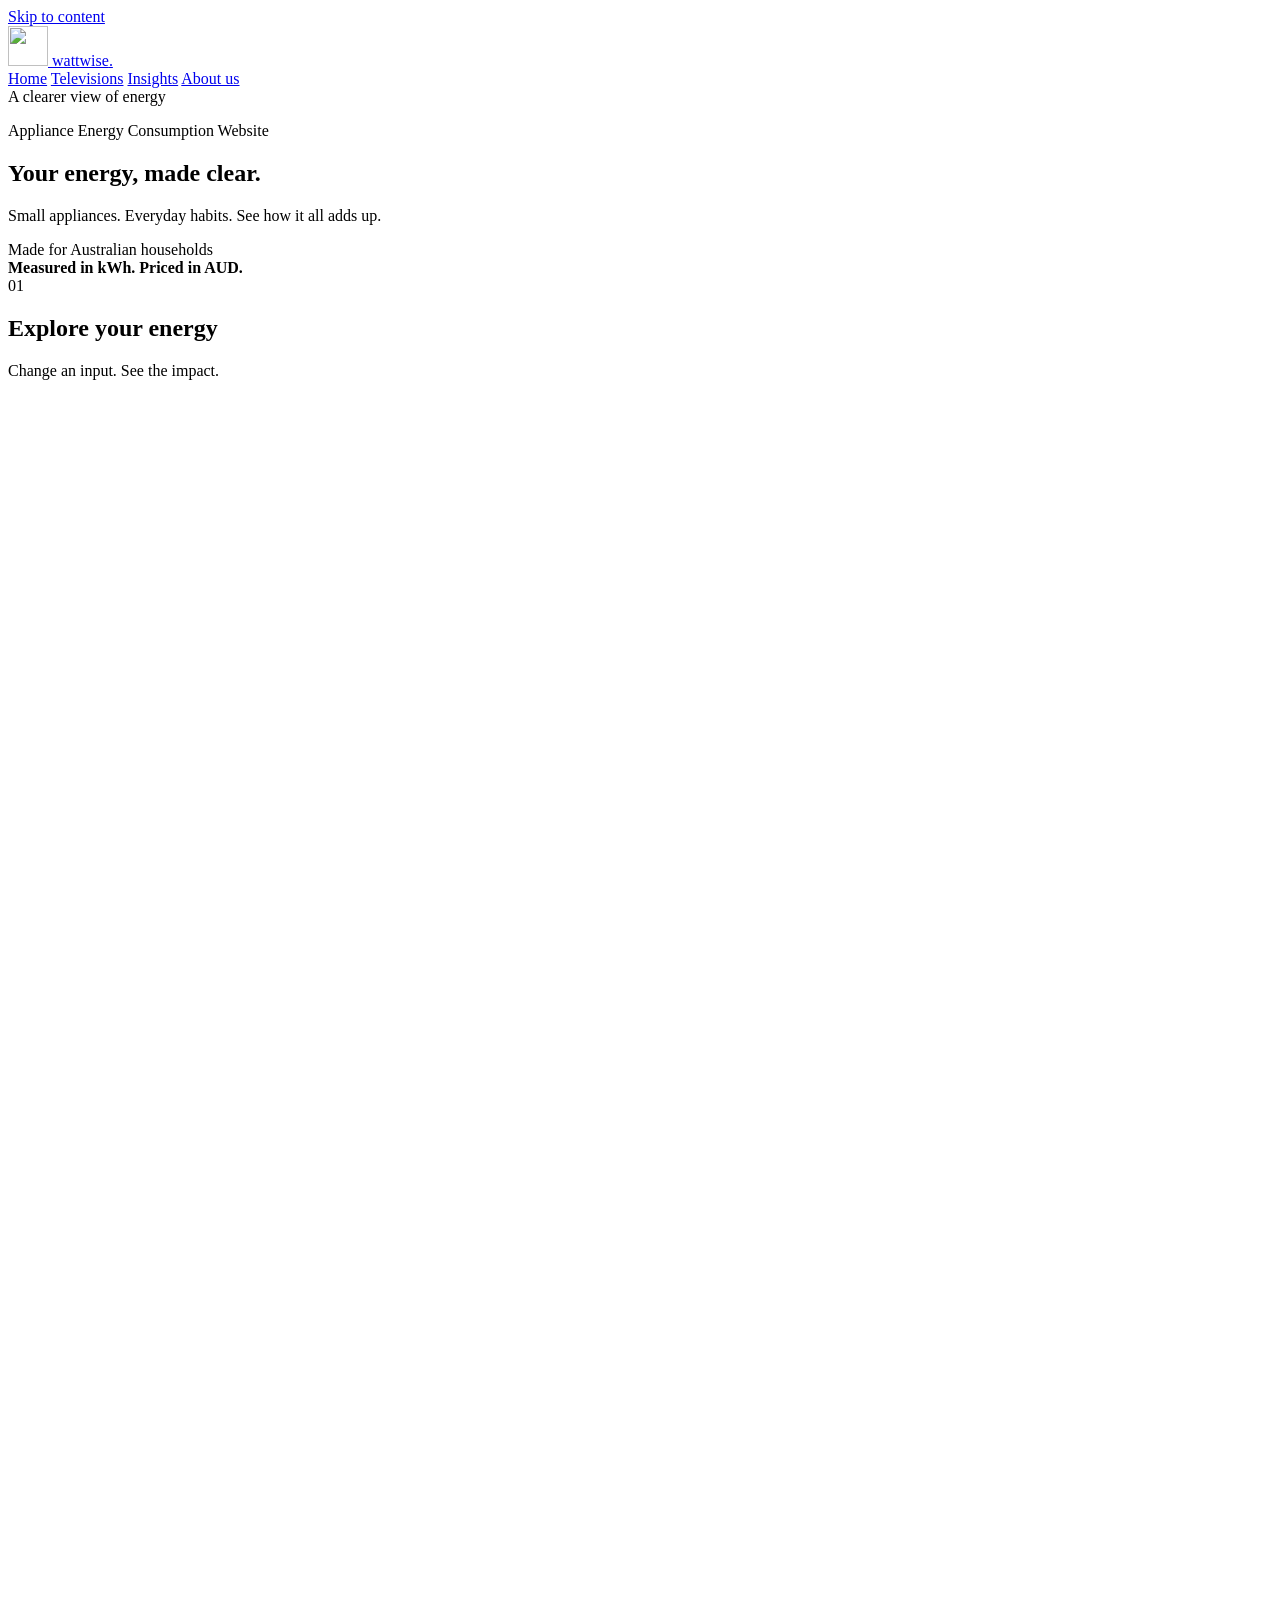
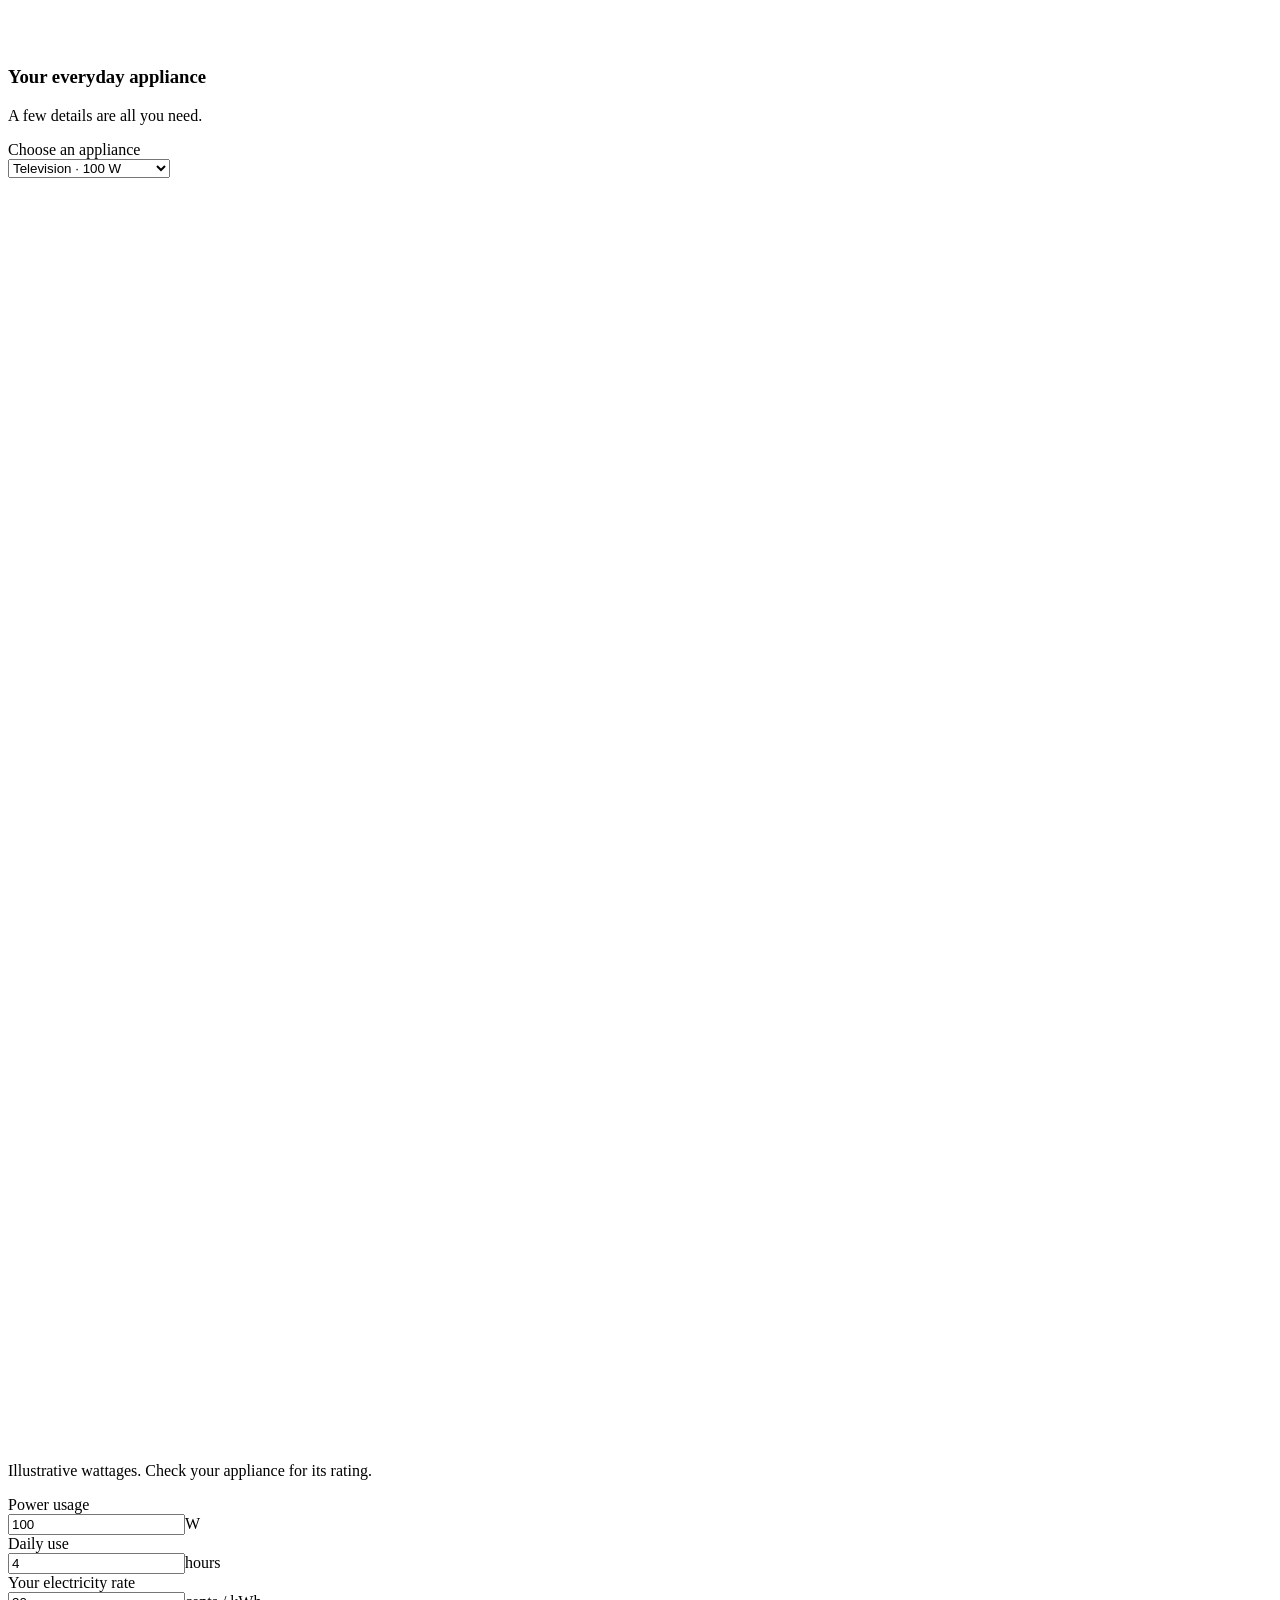
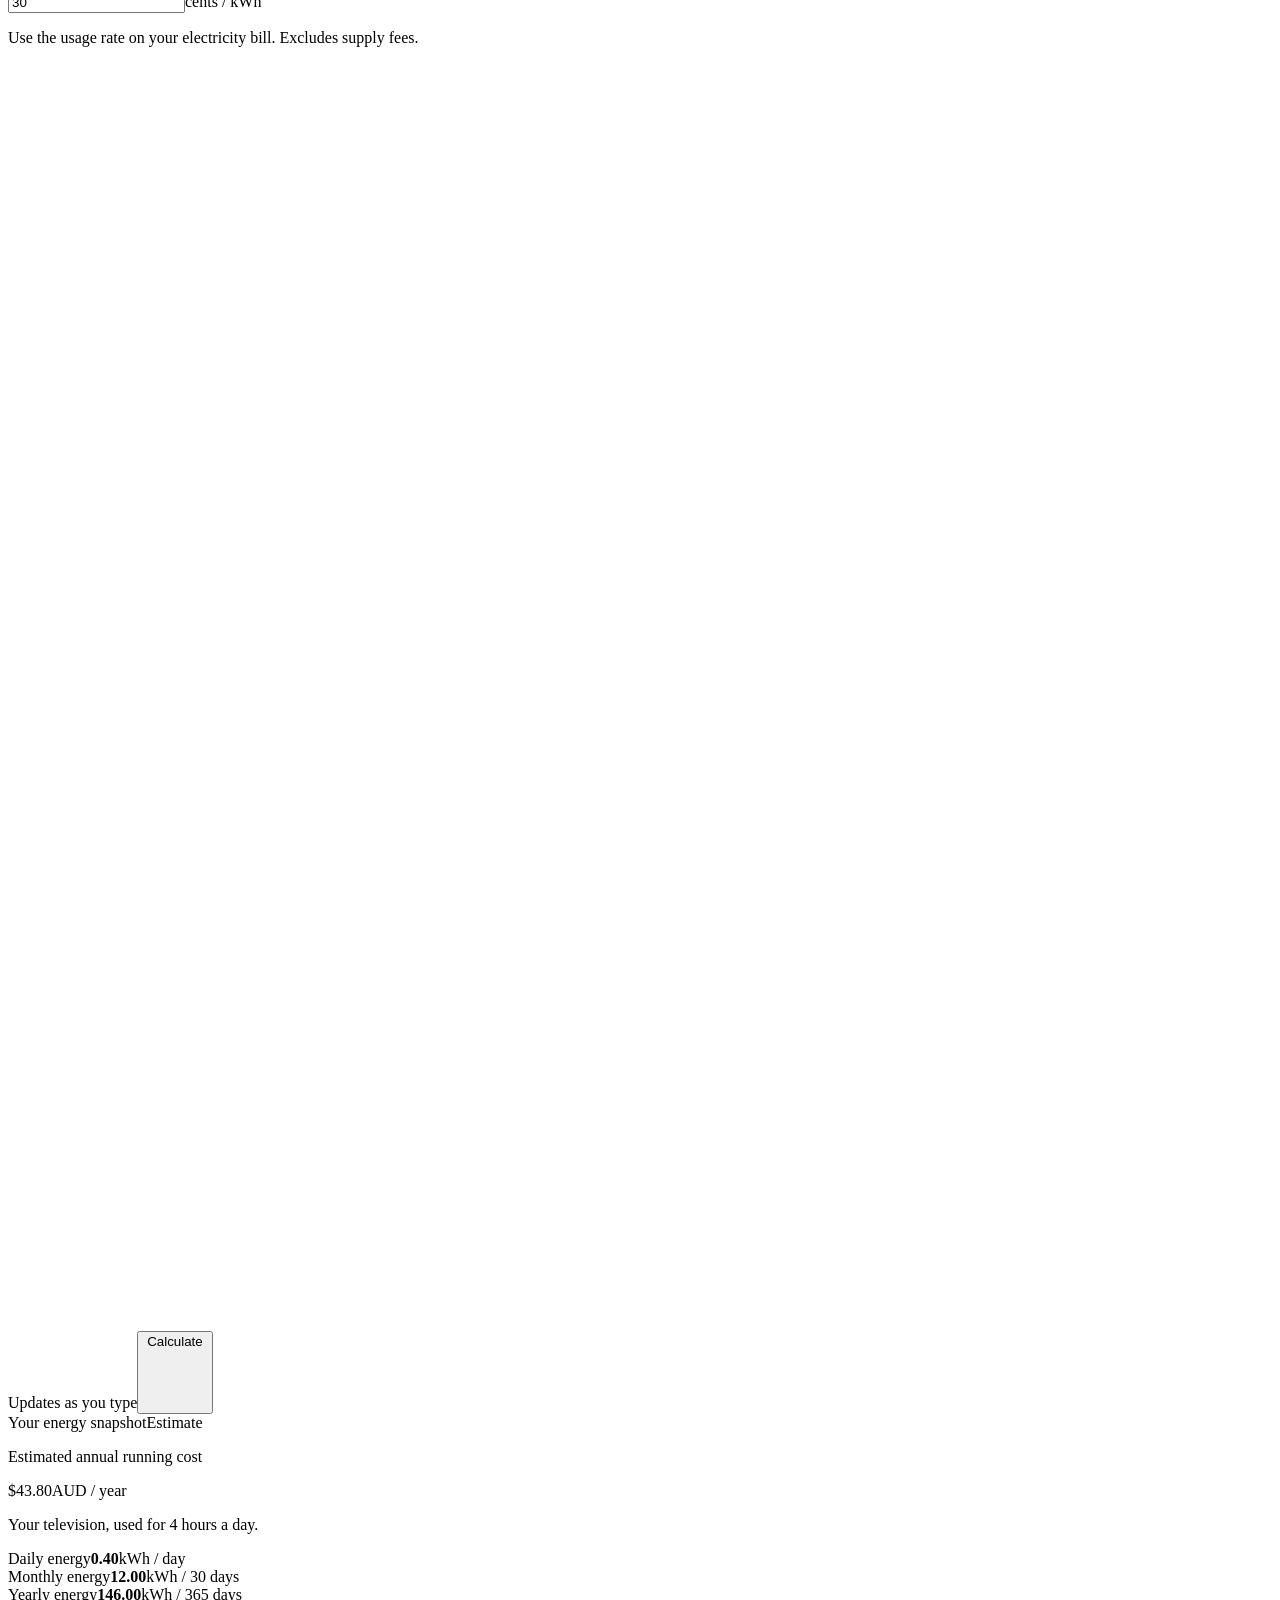
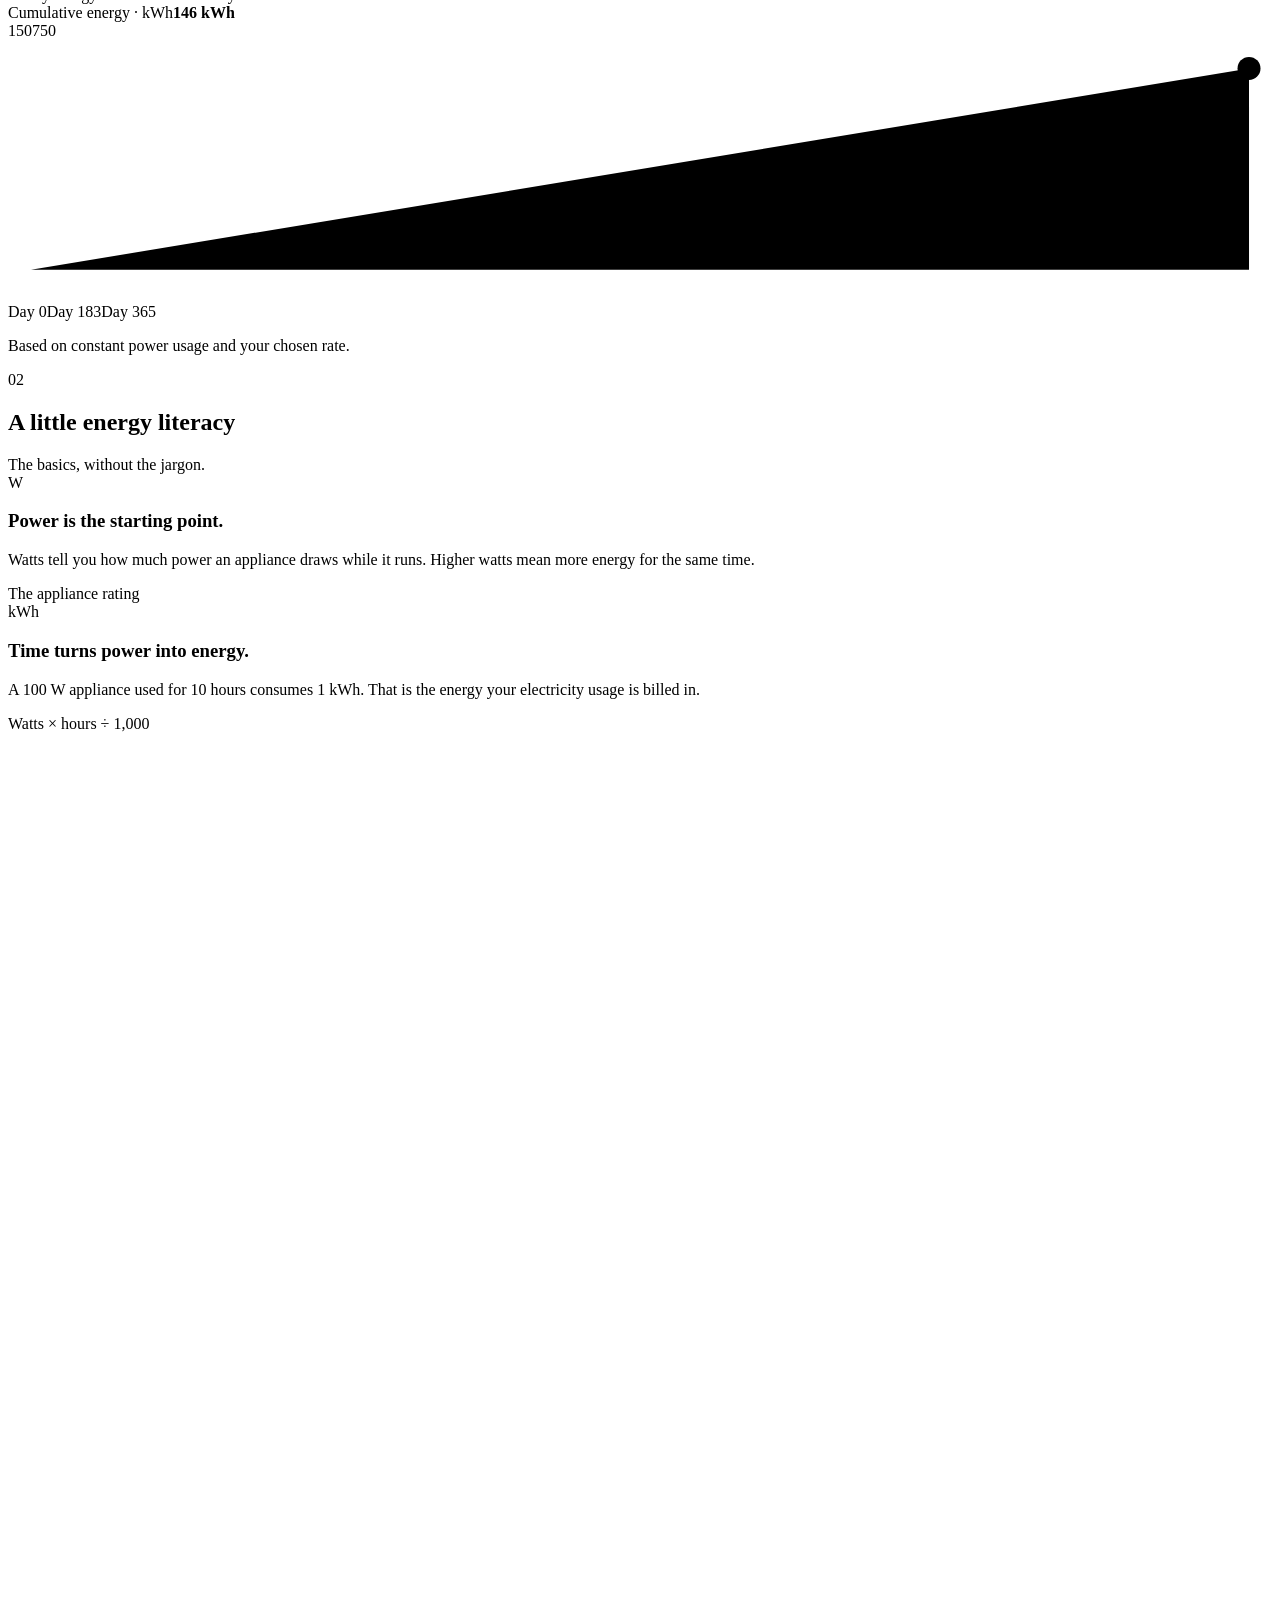
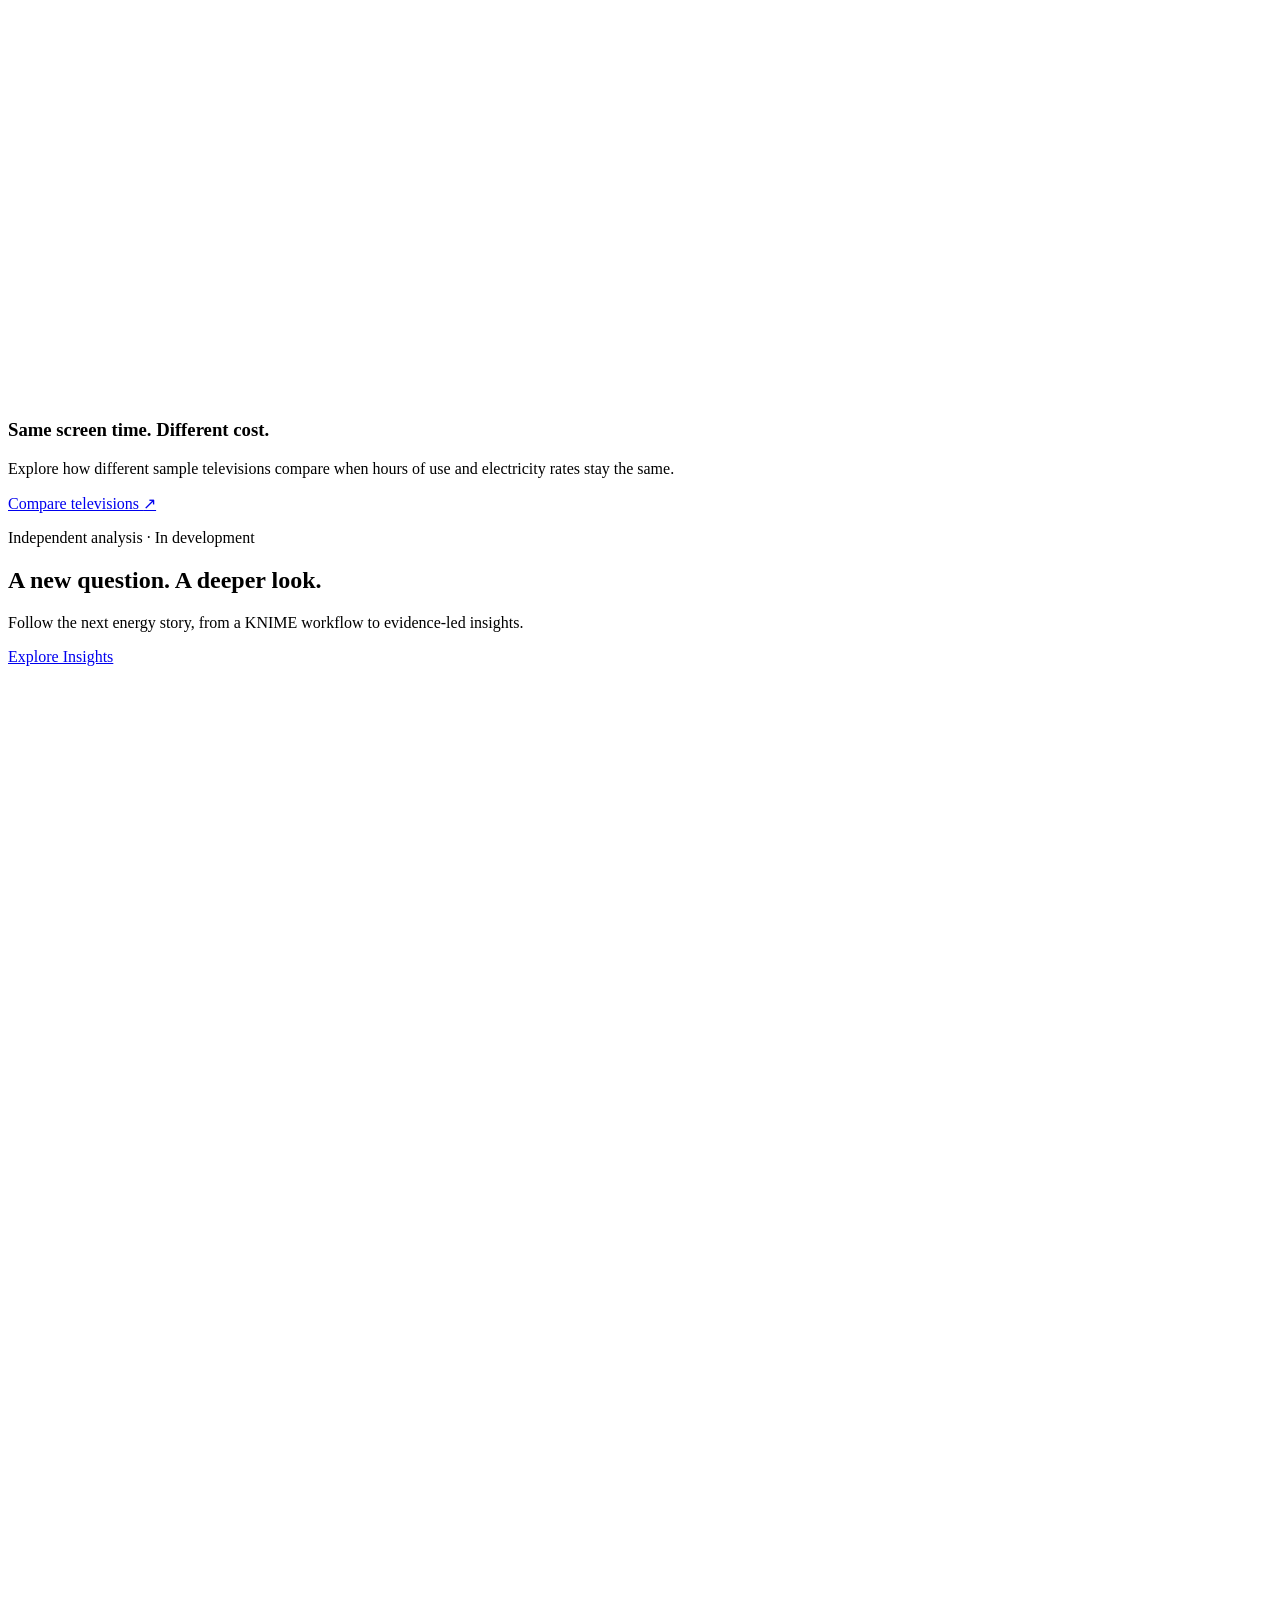
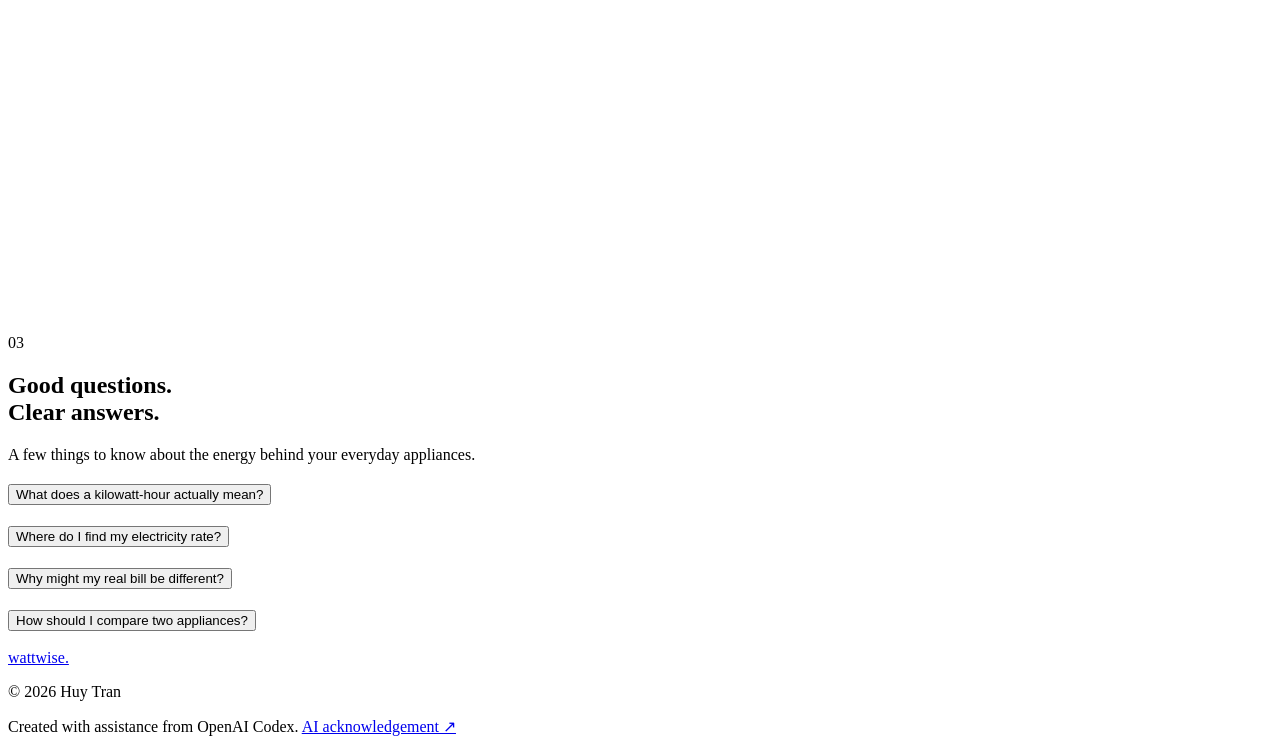
==== index.html @ cb97860e "Finish creating and drafting the basics of three main pages (Home, Television and About Us)" ====
<!DOCTYPE html>
<html lang="en-AU">
<head>
  <meta charset="utf-8">
  <meta name="viewport" content="width=device-width, initial-scale=1">
  <meta name="description" content="Understand appliance energy use in Australia with Wattwise. Estimate electricity consumption and running costs with a simple interactive calculator.">
  <meta name="theme-color" content="#fafaf8">
  <title>Appliance Energy Consumption Website | Wattwise</title>
  <link rel="icon" type="image/png" href="assets/img/PowerIcon.png">
  <link rel="stylesheet" href="assets/css/styles.css">
  <script src="assets/js/main.js" defer></script>
</head>
<body>
  <a class="skip-link" href="#main-content">Skip to content</a>
  <header class="site-header">
    <div class="header-inner container">
      <a class="brand" href="index.html" aria-label="Wattwise home">
        <img src="assets/img/PowerIcon.png" width="40" height="40" alt="">
        <span>wattwise<span class="brand-period">.</span></span>
      </a>
      <nav class="main-nav" aria-label="Main navigation">
        <a href="index.html" aria-current="page">Home</a>
        <a href="televisions.html">Televisions</a>
        <a href="insights.html">Insights</a>
        <a href="about.html">About us</a>
      </nav>
      <span class="header-note">A clearer view of energy</span>
    </div>
  </header>

  <main id="main-content" class="container">
    <section class="page-intro" aria-labelledby="home-title">
      <div>
        <p class="eyebrow">Appliance Energy Consumption Website</p>
        <h1 id="home-title">Your energy, <span class="serif-accent">made clear.</span></h1>
        <p class="intro-description">Small appliances. Everyday habits. See how it all adds up.</p>
      </div>
      <div class="intro-context"><span class="context-rule"></span><span>Made for Australian households<br><strong>Measured in kWh. Priced in AUD.</strong></span></div>
    </section>

    <section class="calculator-section" aria-labelledby="calculator-title">
      <div class="section-heading">
        <div class="section-label"><span class="section-index">01</span><h2 id="calculator-title">Explore your energy</h2></div>
        <span class="subtle-label">Change an input. See the impact.</span>
      </div>
      <div class="calculator-card">
        <form id="energy-calculator" class="calculator-form" novalidate>
          <div class="form-intro"><div class="icon-tile"><svg viewBox="0 0 24 24" fill="none" aria-hidden="true"><path d="m13 3-8 11h6l-1 7 9-12h-6l1-6Z"/></svg></div><div><h3>Your everyday appliance</h3><p>A few details are all you need.</p></div></div>
          <div class="field">
            <label for="appliance">Choose an appliance</label>
            <div class="select-wrap"><select id="appliance" name="appliance" aria-describedby="appliance-help"><option value="100">Television · 100 W</option><option value="60">Laptop · 60 W</option><option value="10">LED light · 10 W</option><option value="2000">Electric kettle · 2,000 W</option><option value="custom">Custom appliance</option></select><svg viewBox="0 0 24 24" fill="none" aria-hidden="true"><path d="m8 10 4 4 4-4"/></svg></div>
            <p class="field-hint" id="appliance-help">Illustrative wattages. Check your appliance for its rating.</p>
          </div>
          <div class="field-row">
            <div class="field"><label for="watts">Power usage</label><div class="input-wrap"><input id="watts" name="watts" type="number" min="1" max="100000" step="any" value="100" inputmode="decimal" aria-describedby="watts-error"><span class="input-unit">W</span></div><p class="field-error" id="watts-error" hidden></p></div>
            <div class="field"><label for="hours">Daily use</label><div class="input-wrap"><input id="hours" name="hours" type="number" min="0" max="24" step="any" value="4" inputmode="decimal" aria-describedby="hours-error"><span class="input-unit">hours</span></div><p class="field-error" id="hours-error" hidden></p></div>
          </div>
          <div class="field"><label for="price">Your electricity rate</label><div class="input-wrap"><input id="price" name="price" type="number" min="0" max="1000" step="any" value="30" inputmode="decimal" aria-describedby="price-help price-error"><span class="input-unit">cents / kWh</span></div><p class="field-hint" id="price-help">Use the usage rate on your electricity bill. Excludes supply fees.</p><p class="field-error" id="price-error" hidden></p></div>
          <div class="form-bottom"><span class="live-caption"><svg viewBox="0 0 24 24" fill="none" aria-hidden="true"><path d="m9 12 2 2 4-4"/><circle cx="12" cy="12" r="9"/></svg>Updates as you type</span><button class="button button-dark" type="submit">Calculate <svg viewBox="0 0 24 24" fill="none" aria-hidden="true"><path d="M5 12h14m-5-5 5 5-5 5"/></svg></button></div>
        </form>

        <div class="results-panel" aria-labelledby="results-title">
          <div class="result-header"><span id="results-title" class="eyebrow">Your energy snapshot</span><span class="estimate-badge">Estimate</span></div>
          <div class="cost-highlight"><p>Estimated annual running cost</p><div class="cost-number"><span id="annual-cost">$43.80</span><span class="currency-label">AUD / year</span></div><p class="result-summary" id="result-summary">Your television, used for 4 hours a day.</p></div>
          <div class="energy-stats"><div><span class="stat-label">Daily energy</span><strong id="daily-energy">0.40</strong><span class="stat-unit">kWh / day</span></div><div><span class="stat-label">Monthly energy</span><strong id="monthly-energy">12.00</strong><span class="stat-unit">kWh / 30 days</span></div><div><span class="stat-label">Yearly energy</span><strong id="yearly-energy">146.00</strong><span class="stat-unit">kWh / 365 days</span></div></div>
          <div class="energy-timeline">
            <div class="timeline-caption"><span>Cumulative energy · kWh</span><strong id="timeline-total">146 kWh</strong></div>
            <div class="timeline-plot">
              <div class="timeline-y-axis" aria-hidden="true"><span id="energy-axis-max">150</span><span id="energy-axis-mid">75</span><span>0</span></div>
              <svg id="energy-chart" viewBox="0 0 440 90" preserveAspectRatio="none" role="img" aria-labelledby="energy-chart-title energy-chart-description">
                <title id="energy-chart-title">Cumulative electricity consumption over one year</title>
                <desc id="energy-chart-description">At 100 watts and 4 hours per day, electricity use increases from 0 to 146 kilowatt-hours in 365 days. The vertical scale is 0 to 150 kWh.</desc>
                <defs><linearGradient id="chart-fill" x1="0" y1="0" x2="0" y2="1"><stop offset="0%" stop-color="#d2932a" stop-opacity="0.23"/><stop offset="100%" stop-color="#d2932a" stop-opacity="0.02"/></linearGradient></defs>
                <path class="chart-grid" d="M8 8h424M8 44h424M8 80h424"/>
                <path id="energy-chart-area" class="chart-area" d="M8 80 432 9.92 432 80Z"/>
                <path id="energy-chart-line" class="chart-line" d="M8 80 432 9.92"/>
                <circle id="energy-chart-end" class="chart-end" cx="432" cy="9.92" r="4"/>
              </svg>
            </div>
            <div class="timeline-x-axis" aria-hidden="true"><span>Day 0</span><span>Day 183</span><span>Day 365</span></div>
          </div>
          <p class="calculation-note">Based on constant power usage and your chosen rate.</p>
          <p id="calculator-status" class="sr-only" role="status" aria-live="polite"></p>
          <noscript><p class="no-script-note">Enable JavaScript to calculate estimates from your inputs.</p></noscript>
        </div>
      </div>
    </section>

    <section class="learning-section" aria-labelledby="basics-title">
      <div class="section-heading"><div class="section-label"><span class="section-index">02</span><h2 id="basics-title">A little energy literacy</h2></div><span class="subtle-label">The basics, without the jargon.</span></div>
      <div class="learning-grid">
        <article class="learning-card"><span class="learning-symbol">W</span><h3>Power is the starting point.</h3><p>Watts tell you how much power an appliance draws while it runs. Higher watts mean more energy for the same time.</p><span class="card-caption">The appliance rating</span></article>
        <article class="learning-card"><span class="learning-symbol">kWh</span><h3>Time turns power into energy.</h3><p>A 100 W appliance used for 10 hours consumes 1 kWh. That is the energy your electricity usage is billed in.</p><span class="card-caption">Watts × hours ÷ 1,000</span></article>
        <article class="learning-card tv-learning-card"><span class="learning-symbol"><svg viewBox="0 0 24 24" fill="none" aria-hidden="true"><rect x="3" y="4" width="18" height="13" rx="2"/><path d="M8 21h8m-4-4v4"/></svg></span><h3>Same screen time. Different cost.</h3><p>Explore how different sample televisions compare when hours of use and electricity rates stay the same.</p><a class="text-link" href="televisions.html">Compare televisions <span aria-hidden="true">↗</span></a></article>
      </div>
    </section>

    <section class="info-band insights-home-link" aria-labelledby="insights-link-title">
      <div><p class="eyebrow">Independent analysis · In development</p><h2 id="insights-link-title">A new question. A deeper look.</h2><p>Follow the next energy story, from a KNIME workflow to evidence-led insights.</p></div>
      <a class="button button-outline" href="insights.html">Explore Insights <svg viewBox="0 0 24 24" fill="none" aria-hidden="true"><path d="M5 12h14m-5-5 5 5-5 5"/></svg></a>
    </section>

    <section class="faq-section" aria-labelledby="faq-title">
      <div class="faq-intro"><span class="section-index">03</span><h2 id="faq-title">Good questions.<br><span class="serif-accent">Clear answers.</span></h2><p>A few things to know about the energy behind your everyday appliances.</p></div>
      <div class="faq-list">
        <div class="faq-item">
          <h3><button class="faq-trigger" type="button" aria-expanded="false" aria-controls="faq-answer-1" id="faq-question-1">What does a kilowatt-hour actually mean?<span class="faq-icon" aria-hidden="true"></span></button></h3>
          <div class="faq-answer" id="faq-answer-1" role="region" aria-labelledby="faq-question-1" hidden><div class="faq-answer-inner"><p>A kilowatt-hour (kWh) is a unit of energy. Using a 1,000 W appliance for one hour consumes 1 kWh; using a 100 W appliance for ten hours consumes the same amount.</p></div></div>
        </div>
        <div class="faq-item">
          <h3><button class="faq-trigger" type="button" aria-expanded="false" aria-controls="faq-answer-2" id="faq-question-2">Where do I find my electricity rate?<span class="faq-icon" aria-hidden="true"></span></button></h3>
          <div class="faq-answer" id="faq-answer-2" role="region" aria-labelledby="faq-question-2" hidden><div class="faq-answer-inner"><p>Look for the usage charge, expressed in cents per kWh, on your Australian electricity bill. The 30 cents in this calculator is an example, not a current market average. For time-of-use plans, use the rate that applies when you run the appliance.</p></div></div>
        </div>
        <div class="faq-item">
          <h3><button class="faq-trigger" type="button" aria-expanded="false" aria-controls="faq-answer-3" id="faq-question-3">Why might my real bill be different?<span class="faq-icon" aria-hidden="true"></span></button></h3>
          <div class="faq-answer" id="faq-answer-3" role="region" aria-labelledby="faq-question-3" hidden><div class="faq-answer-inner"><p>This calculator assumes constant power use. Appliances can draw different amounts as settings and operating cycles change. Daily supply charges, standby use, solar exports and other appliances are outside this estimate.</p></div></div>
        </div>
        <div class="faq-item">
          <h3><button class="faq-trigger" type="button" aria-expanded="false" aria-controls="faq-answer-4" id="faq-question-4">How should I compare two appliances?<span class="faq-icon" aria-hidden="true"></span></button></h3>
          <div class="faq-answer" id="faq-answer-4" role="region" aria-labelledby="faq-question-4" hidden><div class="faq-answer-inner"><p>Keep hours of use and the electricity rate the same, then compare the energy or cost values. For televisions, compare models of similar screen size and check the product's actual energy rating before buying.</p></div></div>
        </div>
      </div>
    </section>
  </main>

  <footer class="site-footer"><div class="container footer-inner"><a class="footer-brand" href="index.html">wattwise.</a><p>© <span data-current-year>2026</span> Huy Tran</p><p class="ai-note">Created with assistance from OpenAI Codex. <a href="about.html#ai-acknowledgement">AI acknowledgement ↗</a></p></div></footer>
</body>
</html>
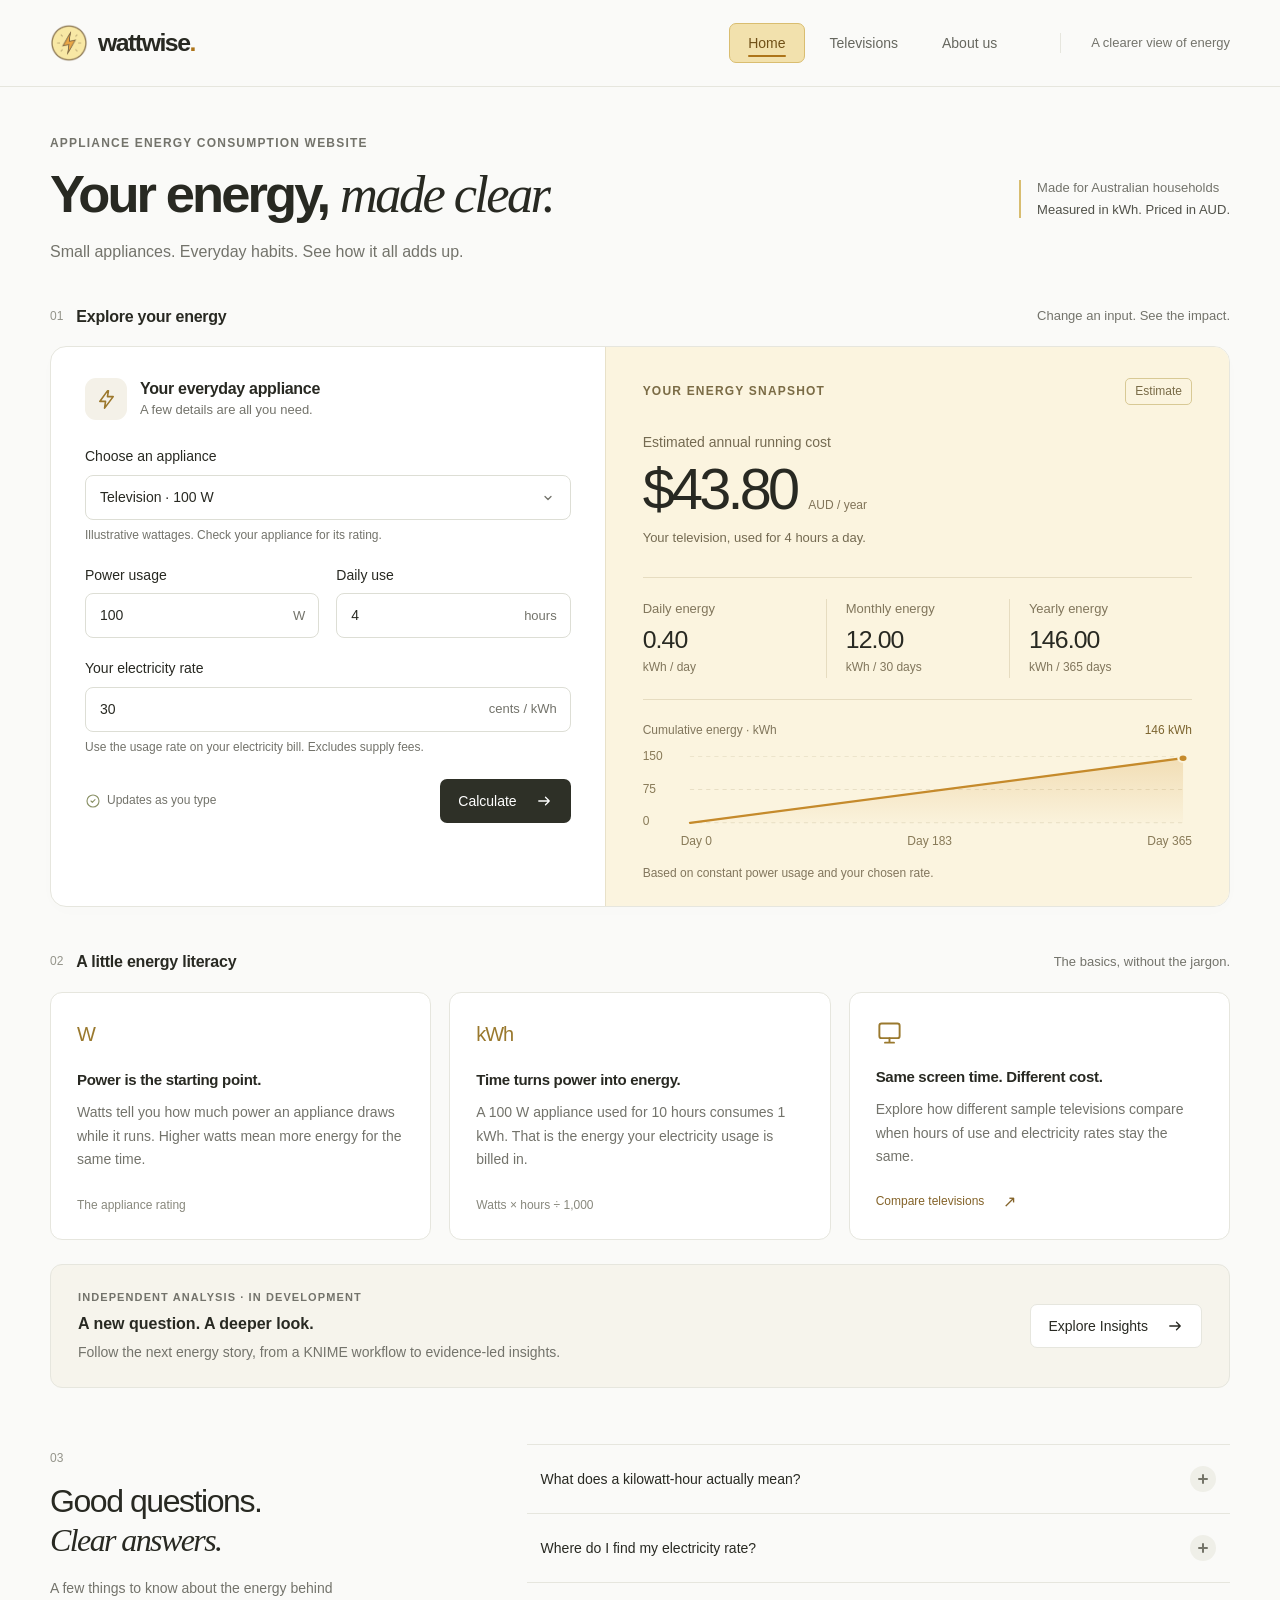
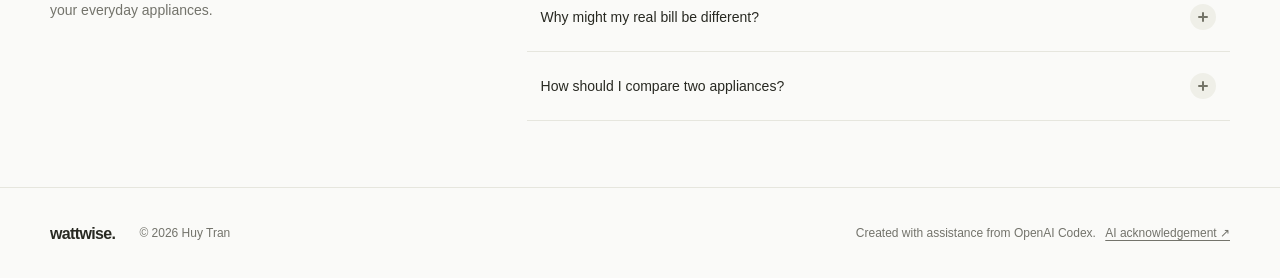
==== commit c2f3f1b5: "make change before final deployment" ====
--- a/index.html
+++ b/index.html
@@ -21,7 +21,6 @@
       <nav class="main-nav" aria-label="Main navigation">
         <a href="index.html" aria-current="page">Home</a>
         <a href="televisions.html">Televisions</a>
-        <a href="insights.html">Insights</a>
         <a href="about.html">About us</a>
       </nav>
       <span class="header-note">A clearer view of energy</span>
--- a/assets/css/styles.css
+++ b/assets/css/styles.css
@@ -0,0 +1,3068 @@
+/* Shared theme: the supplied power logo sets the amber, yellow and brown accents. */
+:root {
+  --background: #fafaf8;
+  --surface: #fff;
+  --foreground: #282922;
+  --muted: #73736b;
+  --border: #e6e6de;
+  --primary: #ad7419;
+  --accent: #f4b544;
+  --accent-light: #fbf4df;
+  --error: #a33328;
+  --radius: 16px;
+  --font-sans: -apple-system, BlinkMacSystemFont, "Segoe UI", Helvetica, Arial, sans-serif;
+  --font-serif: Georgia, "Times New Roman", serif;
+}
+
+* {
+  box-sizing: border-box;
+}
+
+html {
+  scroll-behavior: smooth;
+  scroll-padding-top: 24px;
+}
+
+body {
+  margin: 0;
+  background: var(--background);
+  color: var(--foreground);
+  font: 400 1rem/1.6 var(--font-sans);
+  -webkit-font-smoothing: antialiased;
+}
+
+button,
+input,
+select {
+  font: inherit;
+}
+
+button,
+a,
+input,
+select {
+  -webkit-tap-highlight-color: transparent;
+}
+
+button,
+select {
+  cursor: pointer;
+}
+
+a {
+  color: inherit;
+  text-decoration: none;
+}
+
+button {
+  color: inherit;
+}
+
+svg {
+  display: block;
+  width: 24px;
+  height: 24px;
+  stroke: currentColor;
+  stroke-width: 1.7;
+  stroke-linecap: round;
+  stroke-linejoin: round;
+}
+
+img {
+  display: block;
+  max-width: 100%;
+}
+
+h1,
+h2,
+h3,
+p {
+  margin: 0;
+}
+
+button:focus-visible,
+a:focus-visible,
+input:focus-visible,
+select:focus-visible {
+  outline: 3px solid var(--accent);
+  outline-offset: 4px;
+}
+
+[hidden] {
+  display: none !important;
+}
+
+::selection {
+  background: #f4d882;
+  color: var(--foreground);
+}
+
+.container {
+  width: min(1180px, calc(100% - 96px));
+  margin-inline: auto;
+}
+
+.sr-only {
+  position: absolute;
+  width: 1px;
+  height: 1px;
+  padding: 0;
+  margin: -1px;
+  overflow: hidden;
+  clip: rect(0, 0, 0, 0);
+  white-space: nowrap;
+  border: 0;
+}
+
+.skip-link {
+  position: fixed;
+  z-index: 20;
+  top: 10px;
+  left: -10000px;
+  background: var(--foreground);
+  color: white;
+  padding: 10px 18px;
+  border-radius: 8px;
+}
+
+.skip-link:focus {
+  left: 10px;
+}
+
+.site-header {
+  border-bottom: 1px solid var(--border);
+  background: var(--background);
+}
+
+.header-inner {
+  display: flex;
+  align-items: center;
+  min-height: 86px;
+  gap: 44px;
+}
+
+.brand {
+  display: flex;
+  align-items: center;
+  gap: 10px;
+  font-size: 1.55rem;
+  font-weight: 700;
+  letter-spacing: -.06em;
+}
+
+.brand img {
+  width: 38px;
+  height: 38px;
+  transition: transform .22s ease;
+}
+
+.brand:hover img {
+  transform: rotate(-8deg) scale(1.06);
+}
+
+.brand:hover .brand-period {
+  color: #d79827;
+}
+
+.brand-period {
+  color: var(--primary);
+}
+
+.main-nav {
+  display: flex;
+  gap: 6px;
+  margin-left: auto;
+}
+
+.main-nav a {
+  position: relative;
+  padding: 8px 18px;
+  border: 1px solid transparent;
+  border-radius: 7px;
+  color: #66675f;
+  font-size: .875rem;
+  font-weight: 500;
+  transition: background .2s ease, color .2s ease, border-color .2s ease, box-shadow .2s ease, transform .2s ease;
+}
+
+.main-nav a::after {
+  content: "";
+  position: absolute;
+  left: 18px;
+  right: 18px;
+  bottom: 5px;
+  height: 2px;
+  border-radius: 2px;
+  background: #ad7419;
+  transform: scaleX(0);
+  transform-origin: left;
+  transition: transform .2s ease;
+}
+
+.main-nav a:hover {
+  background: #f8e7b6;
+  border-color: #dec374;
+  color: #654613;
+  box-shadow: 0 3px 8px #ad74191a;
+  transform: translateY(-1px);
+}
+
+.main-nav a:hover::after,
+.main-nav a:focus-visible::after {
+  transform: scaleX(1);
+}
+
+.main-nav a[aria-current="page"] {
+  background: #f2e1ad;
+  border-color: #d9bd70;
+  color: #705017;
+}
+
+.main-nav a[aria-current="page"]::after {
+  transform: scaleX(1);
+}
+
+.main-nav a[aria-current="page"]:hover {
+  background: #efd48c;
+  border-color: #c6a252;
+}
+
+.header-note {
+  border-left: 1px solid var(--border);
+  padding-left: 30px;
+  color: var(--muted);
+  font-size: .8125rem;
+}
+
+.page-intro {
+  display: flex;
+  align-items: center;
+  justify-content: space-between;
+  gap: 32px;
+  padding: 47px 0 39px;
+}
+
+.eyebrow {
+  color: var(--muted);
+  font-size: .75rem;
+  font-weight: 600;
+  letter-spacing: .1em;
+  text-transform: uppercase;
+}
+
+h1 {
+  margin-top: 11px;
+  font-size: clamp(2.3rem, 4.1vw, 3.4rem);
+  font-weight: 600;
+  line-height: 1.14;
+  letter-spacing: -.055em;
+}
+
+.serif-accent {
+  font-family: var(--font-serif);
+  font-weight: 400;
+  font-style: italic;
+  letter-spacing: -.05em;
+}
+
+.intro-description {
+  margin-top: 14px;
+  color: var(--muted);
+}
+
+.intro-context {
+  display: flex;
+  align-items: center;
+  gap: 16px;
+  color: var(--muted);
+  font-size: .8125rem;
+  line-height: 1.7;
+}
+
+.intro-context strong {
+  font-weight: 500;
+  color: #505149;
+}
+
+.context-rule {
+  width: 2px;
+  height: 38px;
+  background: #d8bd70;
+}
+
+.section-heading {
+  display: flex;
+  justify-content: space-between;
+  gap: 16px;
+  align-items: center;
+  margin-bottom: 17px;
+}
+
+.section-label {
+  display: flex;
+  align-items: center;
+  gap: 13px;
+}
+
+.section-index {
+  color: #94948a;
+  font-size: .75rem;
+  font-variant-numeric: tabular-nums;
+}
+
+.section-label h2 {
+  font-size: 1rem;
+  font-weight: 600;
+  letter-spacing: -.015em;
+}
+
+.subtle-label {
+  color: var(--muted);
+  font-size: .8125rem;
+}
+
+.calculator-card {
+  display: grid;
+  grid-template-columns: .94fr 1.06fr;
+  border: 1px solid var(--border);
+  border-radius: var(--radius);
+  overflow: hidden;
+  background: var(--surface);
+  box-shadow: 0 4px 20px #24271403;
+}
+
+.calculator-form {
+  padding: 30px 34px 26px;
+}
+
+.form-intro {
+  display: flex;
+  gap: 13px;
+  align-items: center;
+  margin-bottom: 24px;
+}
+
+.icon-tile {
+  display: grid;
+  place-items: center;
+  width: 42px;
+  height: 42px;
+  border-radius: 11px;
+  background: #f4f1e8;
+  color: #9c782d;
+}
+
+.icon-tile svg {
+  width: 23px;
+  height: 23px;
+}
+
+.form-intro h3 {
+  font-size: 1rem;
+  font-weight: 600;
+  line-height: 1.45;
+  letter-spacing: -.02em;
+}
+
+.form-intro p {
+  font-size: .8125rem;
+  color: var(--muted);
+}
+
+.field {
+  margin-bottom: 19px;
+  min-width: 0;
+}
+
+.field label {
+  display: block;
+  margin-bottom: 7px;
+  font-size: .875rem;
+  font-weight: 500;
+}
+
+.select-wrap,
+.input-wrap {
+  position: relative;
+}
+
+.input-wrap input,
+.select-wrap select {
+  width: 100%;
+  border: 1px solid #ddded5;
+  border-radius: 8px;
+  background: var(--surface);
+  color: var(--foreground);
+  min-height: 45px;
+  padding: 10px 14px;
+  font-size: .875rem;
+  line-height: 1.5;
+  transition: border-color .18s, box-shadow .18s;
+}
+
+.input-wrap input:hover,
+.select-wrap select:hover {
+  border-color: #bdbdab;
+}
+
+.input-wrap input:focus,
+.select-wrap select:focus {
+  border-color: #a4863a;
+}
+
+.input-wrap input {
+  appearance: textfield;
+  -moz-appearance: textfield;
+  padding-right: 106px;
+}
+
+.input-wrap input::-webkit-inner-spin-button,
+.input-wrap input::-webkit-outer-spin-button {
+  -webkit-appearance: none;
+  margin: 0;
+}
+
+.input-wrap input[aria-invalid="true"] {
+  border-color: var(--error);
+}
+
+.input-unit {
+  position: absolute;
+  right: 14px;
+  top: 50%;
+  transform: translateY(-50%);
+  color: var(--muted);
+  font-size: .8125rem;
+  pointer-events: none;
+}
+
+.select-wrap select {
+  appearance: none;
+  padding-right: 40px;
+}
+
+.select-wrap>svg {
+  position: absolute;
+  width: 18px;
+  height: 18px;
+  top: 14px;
+  right: 14px;
+  pointer-events: none;
+  color: var(--muted);
+}
+
+.field-hint {
+  margin-top: 6px;
+  color: var(--muted);
+  font-size: .75rem;
+  line-height: 1.6;
+}
+
+.field-error {
+  margin-top: 6px;
+  font-size: .8125rem;
+  color: var(--error);
+}
+
+.field-row {
+  display: grid;
+  grid-template-columns: 1fr 1fr;
+  gap: 17px;
+}
+
+.field-row .input-wrap input {
+  padding-right: 64px;
+}
+
+.form-bottom {
+  display: flex;
+  align-items: center;
+  justify-content: space-between;
+  margin-top: 22px;
+  gap: 12px;
+}
+
+.live-caption {
+  display: flex;
+  align-items: center;
+  gap: 6px;
+  color: var(--muted);
+  font-size: .75rem;
+}
+
+.live-caption svg {
+  width: 16px;
+  height: 16px;
+  color: #8b9268;
+}
+
+.button {
+  display: inline-flex;
+  align-items: center;
+  justify-content: center;
+  gap: 18px;
+  padding: 10px 17px;
+  min-height: 43px;
+  border: 1px solid transparent;
+  border-radius: 7px;
+  font-size: .875rem;
+  font-weight: 500;
+  transition: background .18s ease, transform .18s ease, box-shadow .18s ease;
+}
+
+.button:hover {
+  transform: translateY(-2px);
+  box-shadow: 0 4px 10px #28292218;
+}
+
+.button:active {
+  transform: translateY(0);
+  box-shadow: none;
+}
+
+.button-dark {
+  background: #2e3027;
+  color: white;
+}
+
+.button-dark:hover {
+  background: #454838;
+}
+
+.button svg {
+  width: 18px;
+  height: 18px;
+}
+
+.button-outline {
+  border-color: var(--border);
+  background: var(--surface);
+}
+
+.button-outline:hover {
+  background: #f3f2ec;
+}
+
+.results-panel {
+  display: flex;
+  flex-direction: column;
+  padding: 31px 37px 23px;
+  border-left: 1px solid #e8e1c9;
+  background: var(--accent-light);
+}
+
+.result-header {
+  display: flex;
+  align-items: center;
+  justify-content: space-between;
+  gap: 15px;
+}
+
+.result-header .eyebrow {
+  color: #7a6b45;
+  font-size: .75rem;
+}
+
+.estimate-badge {
+  padding: 3px 9px;
+  border: 1px solid #d8c995;
+  border-radius: 5px;
+  color: #796b47;
+  font-size: .75rem;
+}
+
+.cost-highlight {
+  margin-top: 26px;
+}
+
+.cost-highlight>p:first-child {
+  font-size: .875rem;
+  color: #746a51;
+}
+
+.cost-number {
+  display: flex;
+  align-items: baseline;
+  gap: 12px;
+  margin: 1px 0 4px;
+}
+
+.cost-number>span:first-child {
+  font-size: clamp(2.4rem, 4.5vw, 3.65rem);
+  font-weight: 500;
+  line-height: 1.2;
+  letter-spacing: -.065em;
+  font-variant-numeric: tabular-nums;
+  overflow-wrap: anywhere;
+}
+
+.currency-label {
+  color: #817459;
+  font-size: .75rem;
+  white-space: nowrap;
+}
+
+.result-summary {
+  color: #746a51;
+  font-size: .8125rem;
+}
+
+.energy-stats {
+  display: grid;
+  grid-template-columns: repeat(3, 1fr);
+  margin-top: 28px;
+  padding: 21px 0;
+  border-top: 1px solid #e6dcc0;
+  border-bottom: 1px solid #e6dcc0;
+}
+
+.energy-stats>div {
+  min-width: 0;
+}
+
+.energy-stats>div+div {
+  border-left: 1px solid #e6dcc0;
+  padding-left: 19px;
+}
+
+.stat-label,
+.stat-unit {
+  display: block;
+  color: #81765c;
+  font-size: .8125rem;
+}
+
+.energy-stats strong {
+  display: block;
+  margin-top: 3px;
+  font-size: 1.55rem;
+  font-weight: 500;
+  letter-spacing: -.035em;
+  line-height: 1.45;
+  font-variant-numeric: tabular-nums;
+  overflow-wrap: anywhere;
+}
+
+.stat-unit {
+  font-size: .75rem;
+}
+
+.energy-timeline {
+  margin-top: 21px;
+}
+
+.timeline-caption {
+  display: flex;
+  justify-content: space-between;
+  font-size: .75rem;
+  color: #81765c;
+}
+
+.timeline-caption strong {
+  color: #7c642f;
+  font-weight: 500;
+}
+
+.timeline-plot {
+  display: grid;
+  grid-template-columns: 34px minmax(0, 1fr);
+  margin-top: 9px;
+  gap: 4px;
+}
+
+.timeline-y-axis {
+  display: flex;
+  flex-direction: column;
+  justify-content: space-between;
+  padding-block: 0 2px;
+  color: #887a58;
+  font-size: .75rem;
+  line-height: 1.3;
+  font-variant-numeric: tabular-nums;
+}
+
+.timeline-x-axis {
+  display: flex;
+  justify-content: space-between;
+  margin-left: 38px;
+  color: #887a58;
+  font-size: .75rem;
+}
+
+#energy-chart {
+  display: block;
+  width: 100%;
+  height: 83px;
+  stroke: none;
+}
+
+.chart-grid {
+  stroke: #e8dfc5;
+  stroke-width: 1;
+  stroke-dasharray: 3 4;
+}
+
+.chart-area {
+  fill: url(#chart-fill);
+}
+
+.chart-line {
+  fill: none;
+  stroke: #c58a2b;
+  stroke-width: 2.5;
+}
+
+.chart-end {
+  fill: #c58a2b;
+  stroke: var(--accent-light);
+  stroke-width: 2;
+}
+
+.chart-axis {
+  font: 11px var(--font-sans);
+  fill: #887a58;
+}
+
+.calculation-note {
+  margin-top: auto;
+  padding-top: 13px;
+  font-size: .75rem;
+  color: #82765d;
+}
+
+.no-script-note {
+  color: var(--error);
+  font-size: .875rem;
+}
+
+.learning-section {
+  margin-top: 42px;
+}
+
+.learning-grid {
+  display: grid;
+  grid-template-columns: repeat(3, 1fr);
+  gap: 18px;
+}
+
+.learning-card {
+  display: flex;
+  flex-direction: column;
+  padding: 25px 26px 24px;
+  background: var(--surface);
+  border: 1px solid var(--border);
+  border-radius: 12px;
+}
+
+.learning-symbol {
+  display: flex;
+  align-items: center;
+  min-height: 29px;
+  color: #9a792e;
+  font-size: 1.25rem;
+  font-weight: 500;
+  letter-spacing: -.055em;
+  margin-bottom: 18px;
+}
+
+.learning-symbol svg {
+  width: 27px;
+  height: 27px;
+}
+
+.learning-card h3 {
+  font-size: .9375rem;
+  font-weight: 600;
+  letter-spacing: -.02em;
+  margin-bottom: 9px;
+}
+
+.learning-card p {
+  font-size: .875rem;
+  color: var(--muted);
+  line-height: 1.7;
+}
+
+.card-caption,
+.text-link {
+  margin-top: auto;
+  padding-top: 20px;
+  font-size: .75rem;
+  font-weight: 500;
+}
+
+.card-caption {
+  color: #88887d;
+}
+
+.text-link {
+  display: inline-flex;
+  align-items: center;
+  gap: 19px;
+  color: #846329;
+}
+
+.text-link:hover {
+  text-decoration: underline;
+  text-underline-offset: 4px;
+}
+
+.text-link span {
+  font-size: 1rem;
+}
+
+.faq-section {
+  display: grid;
+  grid-template-columns: .85fr 1.5fr;
+  gap: 78px;
+  padding: 56px 0 66px;
+}
+
+.faq-intro>.section-index {
+  display: inline-block;
+  margin-bottom: 13px;
+}
+
+.faq-intro h2 {
+  font-size: 2rem;
+  font-weight: 500;
+  line-height: 1.22;
+  letter-spacing: -.045em;
+}
+
+.faq-intro p {
+  margin-top: 17px;
+  color: var(--muted);
+  font-size: .875rem;
+  max-width: 290px;
+}
+
+.faq-list {
+  border-top: 1px solid var(--border);
+}
+
+.faq-item {
+  border-bottom: 1px solid var(--border);
+}
+
+.faq-trigger {
+  display: flex;
+  width: 100%;
+  justify-content: space-between;
+  align-items: center;
+  gap: 20px;
+  padding: 21px 14px;
+  background: transparent;
+  border: 0;
+  border-radius: 6px;
+  text-align: left;
+  font-size: .875rem;
+  font-weight: 500;
+  transition: background .2s ease, color .2s ease;
+}
+
+.faq-trigger:hover,
+.faq-trigger:focus-visible {
+  background: #f4ecd5;
+  color: #805715;
+}
+
+.faq-trigger[aria-expanded="true"] {
+  background: #fbf5e5;
+  color: #805715;
+}
+
+.faq-icon {
+  position: relative;
+  flex-shrink: 0;
+  width: 26px;
+  height: 26px;
+  background: #efefe8;
+  border-radius: 50%;
+  color: #747468;
+  transition: background .2s ease, color .2s ease;
+}
+
+.faq-icon::before,
+.faq-icon::after {
+  content: "";
+  position: absolute;
+  width: 10px;
+  height: 2px;
+  top: 12px;
+  left: 8px;
+  border-radius: 2px;
+  background: currentColor;
+}
+
+.faq-icon::before {
+  transform: rotate(90deg);
+  transition: transform .24s ease;
+}
+
+.faq-trigger:hover .faq-icon,
+.faq-trigger[aria-expanded="true"] .faq-icon {
+  background: #ebd596;
+  color: #805715;
+}
+
+.faq-trigger[aria-expanded="true"] .faq-icon::before {
+  transform: rotate(0deg);
+}
+
+/* A zero-height grid row animates to the answer's natural height, without inline CSS. */
+.faq-answer {
+  display: grid;
+  grid-template-rows: 0fr;
+  opacity: 0;
+  color: var(--muted);
+  font-size: .875rem;
+  transition: grid-template-rows .28s ease, opacity .2s ease;
+}
+
+.faq-answer.is-open {
+  grid-template-rows: 1fr;
+  opacity: 1;
+}
+
+.faq-answer-inner {
+  min-height: 0;
+  overflow: hidden;
+}
+
+.faq-answer-inner p {
+  padding: 10px 40px 21px 14px;
+}
+
+.site-footer {
+  border-top: 1px solid var(--border);
+}
+
+.footer-inner {
+  display: flex;
+  align-items: center;
+  gap: 24px;
+  min-height: 90px;
+}
+
+.footer-brand {
+  font-size: 1rem;
+  font-weight: 600;
+  letter-spacing: -.04em;
+}
+
+.footer-inner>p {
+  font-size: .75rem;
+  color: var(--muted);
+}
+
+.footer-inner .ai-note {
+  margin-left: auto;
+  font-size: .75rem;
+}
+
+.ai-note a {
+  margin-left: 6px;
+  text-decoration: underline;
+  text-underline-offset: 3px;
+}
+
+/* Televisions: comparisons use a zero baseline and shared scale. */
+.comparison-layout {
+  display: grid;
+  grid-template-columns: 1.5fr .8fr;
+  gap: 23px;
+  margin-top: 4px;
+}
+
+.panel {
+  border: 1px solid var(--border);
+  border-radius: var(--radius);
+  background: var(--surface);
+  padding: 29px 30px;
+}
+
+.panel-heading {
+  display: flex;
+  align-items: start;
+  justify-content: space-between;
+  gap: 18px;
+  margin-bottom: 31px;
+}
+
+.panel-heading h2,
+.panel-title {
+  font-size: 1.0625rem;
+  font-weight: 600;
+  letter-spacing: -.025em;
+}
+
+.panel-heading p {
+  margin-top: 4px;
+  font-size: .8125rem;
+  color: var(--muted);
+}
+
+.sample-badge {
+  flex-shrink: 0;
+  border: 1px solid #e7d8ae;
+  border-radius: 5px;
+  background: #fbf5e5;
+  color: #8b6b2b;
+  padding: 3px 9px;
+  font-size: .75rem;
+}
+
+.comparison-chart {
+  width: 100%;
+  height: auto;
+  stroke: none;
+  overflow: visible;
+}
+
+.comparison-chart .grid-line {
+  stroke: #e9e9e2;
+  stroke-width: 1;
+}
+
+.comparison-chart .axis-text {
+  fill: #85857a;
+  font: 12px var(--font-sans);
+}
+
+.comparison-chart .model-text {
+  fill: var(--foreground);
+  font: 500 14px var(--font-sans);
+}
+
+.comparison-chart .wattage-text {
+  fill: #85857a;
+  font: 12px var(--font-sans);
+}
+
+.comparison-chart .value-text {
+  fill: var(--foreground);
+  font: 600 14px var(--font-sans);
+}
+
+.comparison-chart .bar-track {
+  fill: #f5f5f0;
+}
+
+.comparison-chart .bar-compact {
+  fill: #d9bd71;
+}
+
+.comparison-chart .bar-everyday {
+  fill: #eaaa39;
+}
+
+.comparison-chart .bar-cinema {
+  fill: #94773d;
+}
+
+.chart-unit {
+  color: var(--muted);
+  margin-top: 12px;
+  font-size: .75rem;
+  text-align: right;
+}
+
+.tv-chart-panel {
+  margin: 0;
+}
+
+.bar-chart {
+  padding-top: 7px;
+}
+
+.bar-chart-row {
+  display: grid;
+  grid-template-columns: 130px minmax(0, 1fr) 65px;
+  align-items: center;
+  column-gap: 16px;
+  margin-bottom: 28px;
+}
+
+.bar-model strong {
+  display: block;
+  font-size: .875rem;
+  font-weight: 500;
+}
+
+.bar-model span {
+  display: block;
+  color: var(--muted);
+  font-size: .75rem;
+  margin-top: 2px;
+}
+
+.cost-bar {
+  width: 100%;
+  height: 28px;
+  stroke: none;
+  border-radius: 5px;
+}
+
+.cost-bar .bar-track {
+  fill: #f4f4ed;
+}
+
+.cost-bar .bar-compact {
+  fill: #d9bd71;
+}
+
+.cost-bar .bar-everyday {
+  fill: #eaaa39;
+}
+
+.cost-bar .bar-cinema {
+  fill: #94773d;
+}
+
+.cost-bar rect:not(.bar-track) {
+  transition: width .3s ease;
+}
+
+.bar-value {
+  font-size: .875rem;
+  font-weight: 500;
+  font-variant-numeric: tabular-nums;
+  text-align: right;
+  overflow-wrap: anywhere;
+}
+
+.bar-axis {
+  display: flex;
+  justify-content: space-between;
+  margin-left: 146px;
+  margin-right: 81px;
+  color: var(--muted);
+  font-size: .75rem;
+  font-variant-numeric: tabular-nums;
+}
+
+.model-row-heading {
+  background: var(--surface);
+  border-bottom: 1px solid #eeeee7;
+  padding-block: 19px;
+  color: var(--foreground);
+  font-size: .875rem;
+}
+
+tbody tr:last-child th {
+  border-bottom: 0;
+}
+
+.comparison-note {
+  border-top: 1px solid var(--border);
+  padding-top: 18px;
+  margin-top: 20px;
+  color: var(--muted);
+  font-size: .8125rem;
+}
+
+.assumptions-panel {
+  background: #f3f2e9;
+}
+
+.assumptions-panel>p {
+  margin-top: 8px;
+  margin-bottom: 22px;
+  font-size: .875rem;
+  color: var(--muted);
+}
+
+.assumptions-panel .field {
+  margin-bottom: 21px;
+}
+
+.insight {
+  border-top: 1px solid #dedecf;
+  padding-top: 22px;
+  margin-top: 24px;
+}
+
+.insight .eyebrow {
+  color: #827142;
+}
+
+.insight h3 {
+  font-size: 1.5rem;
+  font-weight: 500;
+  line-height: 1.4;
+  letter-spacing: -.035em;
+  margin: 8px 0;
+}
+
+.insight>p:last-child {
+  font-size: .8125rem;
+  color: var(--muted);
+}
+
+.table-section {
+  margin: 41px 0 40px;
+}
+
+.table-wrap {
+  overflow-x: auto;
+  border: 1px solid var(--border);
+  border-radius: 12px;
+  background: var(--surface);
+}
+
+table {
+  width: 100%;
+  border-collapse: collapse;
+  text-align: left;
+  font-size: .875rem;
+}
+
+caption {
+  text-align: left;
+  padding: 18px 22px;
+  font-size: .875rem;
+  font-weight: 500;
+}
+
+th {
+  padding: 13px 22px;
+  border-bottom: 1px solid var(--border);
+  background: #f7f7f3;
+  color: var(--muted);
+  font-size: .75rem;
+  font-weight: 500;
+  white-space: nowrap;
+}
+
+td {
+  padding: 19px 22px;
+  border-bottom: 1px solid #eeeee7;
+  font-variant-numeric: tabular-nums;
+  white-space: nowrap;
+}
+
+tbody tr:last-child td {
+  border-bottom: none;
+}
+
+tbody tr:hover {
+  background: #fdfaf1;
+}
+
+.model-cell {
+  display: flex;
+  align-items: center;
+  gap: 10px;
+  font-weight: 500;
+}
+
+.model-swatch {
+  width: 9px;
+  height: 9px;
+  border-radius: 2px;
+}
+
+.swatch-compact {
+  background: #d9bd71;
+}
+
+.swatch-everyday {
+  background: #eaaa39;
+}
+
+.swatch-cinema {
+  background: #94773d;
+}
+
+.table-note {
+  margin-top: 12px;
+  color: var(--muted);
+  font-size: .75rem;
+}
+
+.info-band {
+  display: flex;
+  justify-content: space-between;
+  align-items: center;
+  gap: 24px;
+  padding: 24px 27px;
+  margin-bottom: 48px;
+  border: 1px solid var(--border);
+  border-radius: 12px;
+}
+
+.info-band h2 {
+  font-size: 1rem;
+  font-weight: 600;
+}
+
+.info-band p {
+  margin-top: 4px;
+  color: var(--muted);
+  font-size: .875rem;
+}
+
+.info-band .button {
+  flex-shrink: 0;
+}
+
+/* About: concise project context and a transparent acknowledgement. */
+.about-layout {
+  display: grid;
+  grid-template-columns: 1.5fr .75fr;
+  gap: 28px;
+  margin-top: 7px;
+}
+
+.about-story {
+  padding: 35px 37px;
+}
+
+.about-story h2 {
+  font-size: 1.4rem;
+  font-weight: 500;
+  letter-spacing: -.035em;
+  margin-bottom: 16px;
+}
+
+.about-story p {
+  color: var(--muted);
+  font-size: 1rem;
+  max-width: 680px;
+}
+
+.about-story p+p {
+  margin-top: 17px;
+}
+
+.about-story .story-divider {
+  border-top: 1px solid var(--border);
+  margin: 30px 0;
+}
+
+.about-story h3 {
+  font-size: .9375rem;
+  font-weight: 600;
+  margin-bottom: 12px;
+}
+
+.method-list {
+  list-style: none;
+  padding: 0;
+  margin: 0;
+}
+
+.method-list li {
+  display: flex;
+  gap: 17px;
+  padding: 13px 0;
+}
+
+.method-list .method-number {
+  color: #9a7c38;
+  font-size: .75rem;
+  padding-top: 3px;
+}
+
+.method-list strong {
+  display: block;
+  font-size: .875rem;
+  font-weight: 500;
+}
+
+.method-list p {
+  font-size: .875rem;
+  margin-top: 3px;
+}
+
+.project-card {
+  background: var(--accent-light);
+  border-color: #e9dfc3;
+  padding: 29px;
+}
+
+.project-card>img {
+  width: 72px;
+  height: 72px;
+  margin-bottom: 21px;
+}
+
+.project-card h2 {
+  font-size: 1.6rem;
+  font-weight: 600;
+  letter-spacing: -.05em;
+}
+
+.project-card>p {
+  font-size: .875rem;
+  color: #807358;
+  margin-top: 7px;
+}
+
+.project-meta {
+  margin: 26px 0 0;
+}
+
+.project-meta>div {
+  border-top: 1px solid #e3d7b5;
+  padding: 14px 0;
+}
+
+.project-meta dt {
+  color: #85785c;
+  font-size: .75rem;
+}
+
+.project-meta dd {
+  margin: 4px 0 0;
+  font-size: .875rem;
+  font-weight: 500;
+}
+
+.acknowledgement {
+  display: grid;
+  grid-template-columns: .7fr 1.5fr;
+  gap: 55px;
+  padding: 37px 0 47px;
+  margin-top: 31px;
+  border-top: 1px solid var(--border);
+}
+
+.acknowledgement h2 {
+  font-size: 1.15rem;
+  font-weight: 500;
+  letter-spacing: -.03em;
+}
+
+.acknowledgement .eyebrow {
+  margin-top: 9px;
+}
+
+.acknowledgement p {
+  font-size: .875rem;
+  color: var(--muted);
+}
+
+.acknowledgement p+p {
+  margin-top: 12px;
+}
+
+.source-link {
+  text-decoration: underline;
+  text-underline-offset: 4px;
+  color: #896528;
+}
+
+.status-message {
+  color: var(--error);
+  margin-top: 16px;
+  font-size: .8125rem;
+}
+
+.table-wrap:focus-visible {
+  outline: 3px solid var(--accent);
+  outline-offset: 4px;
+}
+
+/* Insights: an honest, dataset-independent scaffold, not a chart with invented values. */
+.insights-home-link {
+  margin-top: 24px;
+  margin-bottom: 0;
+  background: #f6f4ec;
+}
+
+.insights-home-link .eyebrow {
+  margin: 0 0 5px;
+  font-size: .6875rem;
+}
+
+.analysis-notice {
+  display: flex;
+  align-items: center;
+  gap: 12px;
+  padding: 13px 17px;
+  border: 1px solid #e9dfc3;
+  border-radius: 9px;
+  background: #fbf6e9;
+  color: #7d6b44;
+  font-size: .8125rem;
+}
+
+.analysis-notice strong {
+  font-weight: 600;
+}
+
+.notice-dot {
+  flex-shrink: 0;
+  width: 7px;
+  height: 7px;
+  border-radius: 50%;
+  background: #b58a36;
+}
+
+.research-brief {
+  display: grid;
+  grid-template-columns: 1.25fr .8fr;
+  margin-top: 23px;
+  border: 1px solid var(--border);
+  border-radius: var(--radius);
+  background: var(--surface);
+  overflow: hidden;
+}
+
+.research-question {
+  padding: 30px 34px;
+}
+
+.research-question h2 {
+  margin-top: 11px;
+  font-size: 2.2rem;
+  font-weight: 500;
+  letter-spacing: -.045em;
+  line-height: 1.22;
+}
+
+.research-question>p:not(.eyebrow) {
+  max-width: 490px;
+  color: var(--muted);
+  font-size: .875rem;
+  margin-top: 15px;
+}
+
+.research-question .text-link {
+  padding-top: 15px;
+}
+
+.research-context {
+  background: #f3f2e9;
+  border-left: 1px solid var(--border);
+  padding: 30px 33px;
+}
+
+.research-context .eyebrow {
+  color: #827350;
+}
+
+.analysis-meta {
+  margin: 16px 0 0;
+}
+
+.analysis-meta>div {
+  display: flex;
+  justify-content: space-between;
+  gap: 15px;
+  border-bottom: 1px solid #e2e0d2;
+  padding: 8px 0;
+  font-size: .8125rem;
+}
+
+.analysis-meta dt {
+  color: var(--muted);
+}
+
+.analysis-meta dd {
+  margin: 0;
+  text-align: right;
+  font-weight: 500;
+}
+
+.research-note {
+  margin-top: 15px;
+  font-size: .75rem;
+  color: #7e7968;
+}
+
+.insights-section-links {
+  position: sticky;
+  top: 0;
+  z-index: 5;
+  display: flex;
+  justify-content: space-between;
+  align-items: center;
+  gap: 18px;
+  margin-top: 26px;
+  padding: 13px 0;
+  background: var(--background);
+  border-bottom: 1px solid var(--border);
+}
+
+.insights-section-links nav {
+  display: flex;
+  align-items: center;
+  gap: 24px;
+}
+
+.insights-section-links nav a {
+  display: inline-flex;
+  gap: 8px;
+  font-size: .75rem;
+  color: #88877c;
+}
+
+.insights-section-links nav span {
+  color: #626356;
+  font-weight: 500;
+}
+
+.insights-section-links nav a:hover span {
+  color: var(--primary);
+  text-decoration: underline;
+  text-underline-offset: 4px;
+}
+
+.insights-section {
+  margin-top: 35px;
+  scroll-margin-top: 80px;
+}
+
+.story-panel {
+  display: grid;
+  grid-template-columns: 1.7fr .8fr;
+  gap: 30px;
+  align-items: stretch;
+  border-radius: 12px;
+}
+
+.story-panel+.story-panel {
+  margin-top: 28px;
+}
+
+.workflow-detail:focus-visible {
+  outline: 3px solid var(--accent);
+  outline-offset: 4px;
+}
+
+.analysis-figure {
+  margin: 0;
+  min-width: 0;
+}
+
+.analysis-figure .panel-heading {
+  margin-bottom: 22px;
+}
+
+.analysis-figure h3 {
+  font-size: 1rem;
+  font-weight: 600;
+  letter-spacing: -.02em;
+}
+
+.pending-badge {
+  flex-shrink: 0;
+  display: inline-flex;
+  align-items: center;
+  min-height: 26px;
+  padding: 3px 9px;
+  border: 1px solid #e5dfcb;
+  border-radius: 5px;
+  font-size: .6875rem;
+  color: #806d3d;
+  background: #fbf7eb;
+  white-space: nowrap;
+}
+
+.chart-placeholder {
+  display: grid;
+  place-items: center;
+  min-height: 235px;
+  border: 1px dashed #ddddd2;
+  border-radius: 9px;
+  background-color: #fbfbf7;
+  background-image: linear-gradient(#eaeae250 1px, transparent 1px), linear-gradient(90deg, #eaeae250 1px, transparent 1px);
+  background-size: 40px 40px;
+  text-align: center;
+  padding: 30px 20px;
+}
+
+.empty-chart-message {
+  max-width: 310px;
+}
+
+.empty-chart-message>svg {
+  width: 34px;
+  height: 34px;
+  margin: 0 auto 15px;
+  color: #a29161;
+}
+
+.empty-chart-message strong {
+  display: block;
+  font-size: .9375rem;
+  font-weight: 500;
+  letter-spacing: -.02em;
+}
+
+.empty-chart-message p {
+  margin-top: 7px;
+  color: var(--muted);
+  font-size: .8125rem;
+}
+
+.empty-chart-message>span {
+  display: inline-block;
+  margin-top: 15px;
+  color: #8a877a;
+  font-size: .6875rem;
+}
+
+.takeaway-placeholder {
+  background-color: #fbf6e9;
+  background-image: none;
+  border-color: #e2d5af;
+}
+
+.figure-note {
+  color: var(--muted);
+  font-size: .75rem;
+  padding-top: 16px;
+}
+
+.story-explainer {
+  display: flex;
+  flex-direction: column;
+  padding: 22px 0 15px;
+}
+
+.story-explainer .eyebrow {
+  color: #8a754b;
+  font-size: .6875rem;
+}
+
+.story-explainer h3 {
+  font-size: 1.8rem;
+  line-height: 1.2;
+  font-weight: 500;
+  letter-spacing: -.04em;
+  margin-top: 13px;
+}
+
+.story-explainer>p:not(.eyebrow) {
+  margin-top: 15px;
+  font-size: .875rem;
+  color: var(--muted);
+}
+
+.story-explainer dl {
+  margin: auto 0 0;
+  padding-top: 20px;
+}
+
+.story-explainer dl>div {
+  border-top: 1px solid var(--border);
+  padding: 11px 0 0;
+  margin-top: 10px;
+}
+
+.story-explainer dt {
+  font-size: .6875rem;
+  color: #959083;
+}
+
+.story-explainer dd {
+  margin: 4px 0 0;
+  font-size: .8125rem;
+  color: #5d5e53;
+}
+
+.workflow-heading {
+  display: flex;
+  align-items: flex-start;
+  justify-content: space-between;
+  gap: 20px;
+}
+
+.workflow-heading h3 {
+  margin-top: 6px;
+  font-size: 1.2rem;
+  font-weight: 500;
+  letter-spacing: -.03em;
+}
+
+.workflow-heading p:not(.eyebrow) {
+  color: var(--muted);
+  font-size: .8125rem;
+  margin-top: 7px;
+  max-width: 600px;
+}
+
+.workflow-track {
+  display: grid;
+  grid-template-columns: repeat(5, minmax(0, 1fr));
+  gap: 20px;
+  list-style: none;
+  padding: 0;
+  margin: 25px 0;
+}
+
+.workflow-track li {
+  position: relative;
+  min-width: 0;
+}
+
+.workflow-track li:not(:last-child)::after {
+  content: "→";
+  position: absolute;
+  top: 50%;
+  right: -16px;
+  transform: translateY(-50%);
+  font-size: .8125rem;
+  color: #b1a581;
+}
+
+.workflow-step {
+  display: flex;
+  flex-direction: column;
+  width: 100%;
+  height: 100%;
+  min-height: 150px;
+  padding: 16px;
+  text-align: left;
+  border: 1px solid var(--border);
+  border-radius: 9px;
+  background: #fafaf7;
+  transition: border-color .2s ease, background .2s ease, transform .2s ease, box-shadow .2s ease;
+}
+
+.workflow-step:enabled:hover {
+  background: #fcf6e5;
+  border-color: #d8c487;
+  transform: translateY(-3px);
+  box-shadow: 0 4px 12px #28292208;
+}
+
+.workflow-step:disabled {
+  cursor: default;
+}
+
+.workflow-step[aria-pressed="true"] {
+  border-color: #d8bf7e;
+  background: #fbf3dc;
+}
+
+.workflow-step-number {
+  color: #9e926f;
+  font-size: .6875rem;
+}
+
+.workflow-step strong {
+  margin-top: 9px;
+  font-size: .9375rem;
+  font-weight: 500;
+}
+
+.workflow-node-name {
+  margin-top: 4px;
+  font-size: .6875rem;
+  color: #78766a;
+}
+
+.workflow-stage-status {
+  margin-top: auto;
+  padding-top: 14px;
+  color: #8c805e;
+  font-size: .625rem;
+  text-transform: uppercase;
+  letter-spacing: .07em;
+}
+
+.workflow-detail {
+  display: grid;
+  grid-template-columns: 1.7fr 1fr;
+  gap: 30px;
+  padding: 23px 25px;
+  border: 1px solid #e7e3d5;
+  border-radius: 9px;
+  background: #f6f5ee;
+}
+
+.workflow-detail .eyebrow {
+  font-size: .6875rem;
+  color: #8a754b;
+}
+
+.workflow-detail h3 {
+  font-size: 1rem;
+  font-weight: 500;
+  letter-spacing: -.02em;
+  margin-top: 6px;
+}
+
+.workflow-detail p {
+  font-size: .8125rem;
+  color: var(--muted);
+  margin-top: 8px;
+}
+
+.workflow-check {
+  border-left: 1px solid #e2dfd0;
+  padding-left: 25px;
+}
+
+.workflow-check>span {
+  display: block;
+  font-size: .75rem;
+  font-weight: 500;
+  margin-top: 1px;
+  color: #7a6a45;
+}
+
+.workflow-caption {
+  color: var(--muted);
+  font-size: .75rem;
+  margin-top: 17px;
+}
+
+.evidence-strip {
+  display: grid;
+  grid-template-columns: repeat(3, minmax(0, 1fr));
+  gap: 24px;
+  padding: 20px 5px 0;
+}
+
+.evidence-strip>div {
+  display: flex;
+  align-items: center;
+  gap: 11px;
+}
+
+.evidence-mark {
+  color: #a28b52;
+  font-size: 1.25rem;
+}
+
+.evidence-strip strong,
+.evidence-strip p>span {
+  display: block;
+}
+
+.evidence-strip strong {
+  font-size: .8125rem;
+  font-weight: 500;
+}
+
+.evidence-strip p>span {
+  color: var(--muted);
+  font-size: .6875rem;
+  margin-top: 2px;
+}
+
+.workflow-section {
+  margin-bottom: 55px;
+}
+
+@media (min-width: 1500px) {
+  .container {
+    width: min(1230px, calc(100% - 120px));
+  }
+
+  .page-intro {
+    padding-top: 58px;
+    padding-bottom: 46px;
+  }
+
+  .calculator-form {
+    padding: 35px 38px 30px;
+  }
+
+  .results-panel {
+    padding: 36px 42px 27px;
+  }
+}
+
+@media (max-width: 1050px) {
+  .container {
+    width: calc(100% - 64px);
+  }
+
+  .header-note {
+    display: none;
+  }
+
+  .intro-context {
+    display: none;
+  }
+
+  .calculator-form {
+    padding: 26px;
+  }
+
+  .results-panel {
+    padding: 26px;
+  }
+
+  .cost-number>span:first-child {
+    font-size: 3.15rem;
+  }
+
+  .cost-number {
+    flex-wrap: wrap;
+    gap: 3px 10px;
+  }
+
+  .energy-stats>div+div {
+    padding-left: 12px;
+  }
+
+  .energy-stats strong {
+    font-size: 1.35rem;
+  }
+
+  .learning-card {
+    padding: 22px;
+  }
+
+  .faq-section {
+    gap: 42px;
+  }
+
+  .comparison-layout {
+    grid-template-columns: 1.35fr 1fr;
+  }
+
+  .panel {
+    padding: 25px;
+  }
+
+  .comparison-chart .model-text {
+    font-size: 13px;
+  }
+
+  .about-layout {
+    grid-template-columns: 1.4fr .8fr;
+  }
+
+  .footer-inner .ai-note {
+    max-width: 300px;
+    text-align: right;
+  }
+}
+
+@media (max-width: 760px) {
+  .container {
+    width: calc(100% - 40px);
+  }
+
+  .header-inner {
+    min-height: 76px;
+    gap: 12px;
+  }
+
+  .brand {
+    font-size: 1.35rem;
+    gap: 7px;
+  }
+
+  .brand img {
+    width: 33px;
+    height: 33px;
+  }
+
+  .main-nav {
+    gap: 2px;
+  }
+
+  .main-nav a {
+    padding: 8px 11px;
+    font-size: .8125rem;
+  }
+
+  .page-intro {
+    padding: 33px 0 30px;
+  }
+
+  h1 {
+    font-size: 2.6rem;
+  }
+
+  .intro-description {
+    max-width: 450px;
+    font-size: .9375rem;
+  }
+
+  .subtle-label {
+    display: none;
+  }
+
+  .calculator-card {
+    grid-template-columns: 1fr;
+  }
+
+  .calculator-form {
+    padding: 27px;
+  }
+
+  .results-panel {
+    border-left: 0;
+    border-top: 1px solid #e8e1c9;
+    padding: 28px;
+  }
+
+  .cost-number>span:first-child {
+    font-size: 3.4rem;
+  }
+
+  .energy-stats strong {
+    font-size: 1.65rem;
+  }
+
+  .energy-stats>div+div {
+    padding-left: 22px;
+  }
+
+  .energy-timeline {
+    margin-top: 22px;
+  }
+
+  #energy-chart {
+    max-height: 126px;
+  }
+
+  .learning-grid {
+    grid-template-columns: 1fr;
+    gap: 12px;
+  }
+
+  .learning-card {
+    padding: 23px;
+  }
+
+  .learning-symbol {
+    margin-bottom: 10px;
+  }
+
+  .card-caption,
+  .text-link {
+    padding-top: 14px;
+  }
+
+  .learning-section {
+    margin-top: 33px;
+  }
+
+  .faq-section {
+    grid-template-columns: 1fr;
+    gap: 26px;
+    padding: 39px 0 44px;
+  }
+
+  .faq-intro h2 {
+    font-size: 1.8rem;
+  }
+
+  .faq-intro p {
+    max-width: 100%;
+    margin-top: 12px;
+  }
+
+  .faq-trigger {
+    min-height: 62px;
+    padding: 17px 0;
+  }
+
+  .footer-inner {
+    flex-wrap: wrap;
+    gap: 8px 20px;
+    padding-block: 22px;
+  }
+
+  .footer-inner .ai-note {
+    flex-basis: 100%;
+    margin-left: 0;
+    text-align: left;
+    max-width: none;
+  }
+
+  .comparison-layout,
+  .about-layout {
+    grid-template-columns: 1fr;
+  }
+
+  .comparison-layout {
+    gap: 18px;
+  }
+
+  .panel-heading {
+    margin-bottom: 26px;
+  }
+
+  .assumptions-panel {
+    padding: 24px;
+  }
+
+  .assumptions-panel .field-row {
+    max-width: none;
+  }
+
+  .table-section {
+    margin-top: 32px;
+  }
+
+  .info-band {
+    align-items: flex-start;
+    flex-direction: column;
+    margin-bottom: 35px;
+    padding: 23px;
+  }
+
+  .about-story {
+    padding: 27px;
+  }
+
+  .project-card {
+    display: grid;
+    grid-template-columns: auto 1fr;
+    gap: 0 17px;
+  }
+
+  .project-card>img {
+    grid-row: span 2;
+    width: 58px;
+    height: 58px;
+    margin-bottom: 0;
+  }
+
+  .project-meta {
+    grid-column: 1 / -1;
+    display: grid;
+    grid-template-columns: 1fr 1fr;
+    gap: 0 20px;
+  }
+
+  .acknowledgement {
+    grid-template-columns: 1fr;
+    gap: 19px;
+    padding-top: 29px;
+    margin-top: 30px;
+  }
+}
+
+@media (max-width: 400px) {
+  .container {
+    width: calc(100% - 32px);
+  }
+
+  .brand {
+    font-size: 1.15rem;
+  }
+
+  .brand img {
+    width: 28px;
+    height: 28px;
+  }
+
+  .main-nav a {
+    padding-inline: 8px;
+    font-size: .75rem;
+  }
+
+  h1 {
+    font-size: 2.2rem;
+  }
+
+  .eyebrow {
+    font-size: .6875rem;
+  }
+
+  .calculator-form,
+  .results-panel {
+    padding: 23px 21px;
+  }
+
+  .field-row {
+    gap: 12px;
+  }
+
+  .energy-stats>div+div {
+    padding-left: 12px;
+  }
+
+  .energy-stats strong {
+    font-size: 1.4rem;
+  }
+
+  .stat-label {
+    font-size: .6875rem;
+  }
+
+  .live-caption {
+    font-size: .6875rem;
+  }
+
+  .button {
+    gap: 10px;
+    padding-inline: 13px;
+  }
+
+  .panel {
+    padding: 22px 20px;
+  }
+}
+
+@media (prefers-reduced-motion: reduce) {
+  html {
+    scroll-behavior: auto;
+  }
+
+  *,
+  *::before,
+  *::after {
+    transition: none !important;
+  }
+}
+
+@media (max-width: 1050px) {
+  .bar-chart-row {
+    grid-template-columns: 110px minmax(0, 1fr) 60px;
+    gap: 10px;
+  }
+
+  .bar-axis {
+    margin-left: 120px;
+    margin-right: 70px;
+  }
+
+  .comparison-layout {
+    grid-template-columns: 1.45fr 1fr;
+  }
+}
+
+@media (max-width: 760px) {
+  .comparison-layout {
+    grid-template-columns: 1fr;
+  }
+
+  .bar-chart-row {
+    grid-template-columns: minmax(0, 1fr) auto;
+    gap: 10px;
+    margin-bottom: 23px;
+  }
+
+  .bar-model {
+    grid-column: 1;
+  }
+
+  .cost-bar {
+    grid-column: 1 / -1;
+    grid-row: 2;
+  }
+
+  .bar-value {
+    grid-column: 2;
+    grid-row: 1;
+  }
+
+  .bar-axis {
+    margin: 0;
+  }
+
+  .stat-label {
+    font-size: .8125rem;
+  }
+}
+
+@media (max-width: 1050px) {
+
+  .research-question,
+  .research-context {
+    padding: 27px;
+  }
+
+  .story-panel {
+    grid-template-columns: 1.6fr .9fr;
+    gap: 24px;
+  }
+
+  .workflow-track {
+    gap: 14px;
+  }
+
+  .workflow-track li:not(:last-child)::after {
+    right: -12px;
+  }
+
+  .workflow-step {
+    padding: 13px 12px;
+  }
+}
+
+@media (max-width: 760px) {
+
+  .research-brief,
+  .story-panel,
+  .workflow-detail {
+    grid-template-columns: 1fr;
+  }
+
+  .research-context {
+    border-left: 0;
+    border-top: 1px solid var(--border);
+  }
+
+  .research-question h2 {
+    font-size: 1.9rem;
+  }
+
+  .insights-section-links {
+    flex-wrap: wrap;
+    gap: 12px;
+  }
+
+  .insights-section-links nav {
+    gap: 16px;
+  }
+
+  .analysis-figure .panel-heading {
+    gap: 12px;
+    flex-wrap: wrap;
+  }
+
+  .chart-placeholder {
+    min-height: 210px;
+  }
+
+  .story-explainer {
+    padding: 0;
+  }
+
+  .story-explainer h3 {
+    font-size: 1.65rem;
+  }
+
+  .story-explainer h3 br {
+    display: none;
+  }
+
+  .story-explainer dl {
+    display: grid;
+    grid-template-columns: 1fr 1fr;
+    gap: 18px;
+    padding-top: 5px;
+  }
+
+  .workflow-heading {
+    flex-wrap: wrap;
+    gap: 12px;
+  }
+
+  .workflow-track {
+    grid-template-columns: repeat(2, minmax(0, 1fr));
+    gap: 12px;
+  }
+
+  .workflow-track li:not(:last-child)::after {
+    display: none;
+  }
+
+  .workflow-step {
+    min-height: 132px;
+    padding: 15px;
+  }
+
+  .workflow-track li:last-child {
+    grid-column: 1 / -1;
+  }
+
+  .workflow-detail {
+    gap: 17px;
+    padding: 20px;
+  }
+
+  .workflow-check {
+    border-left: 0;
+    border-top: 1px solid #e2dfd0;
+    padding: 15px 0 0;
+  }
+
+  .evidence-strip {
+    grid-template-columns: 1fr;
+    gap: 14px;
+  }
+
+  .workflow-section {
+    margin-bottom: 38px;
+  }
+
+  .insights-section {
+    scroll-margin-top: 82px;
+  }
+}
+
+@media (max-width: 600px) {
+  .header-inner {
+    flex-wrap: wrap;
+    gap: 12px;
+    padding-block: 16px;
+  }
+
+  .main-nav {
+    width: 100%;
+    margin-left: 0;
+    justify-content: space-between;
+  }
+
+  .main-nav a {
+    flex: 1;
+    text-align: center;
+    white-space: nowrap;
+  }
+}
+
+@media (max-width: 400px) {
+  .analysis-notice {
+    align-items: flex-start;
+    font-size: .75rem;
+    padding: 13px;
+  }
+
+  .notice-dot {
+    margin-top: 6px;
+  }
+
+  .research-question,
+  .research-context {
+    padding: 23px 21px;
+  }
+
+  .insights-section-links nav {
+    gap: 10px;
+    width: 100%;
+    justify-content: space-between;
+  }
+
+  .insights-section-links nav a {
+    gap: 5px;
+    font-size: .6875rem;
+  }
+
+  .story-explainer dl {
+    grid-template-columns: 1fr;
+    gap: 0;
+  }
+
+  .workflow-detail {
+    padding: 18px 16px;
+  }
+}
+
+/* Exercise 3: a static, scrollable TV data story with shared zero-based scales. */
+.tv-story-intro {
+  align-items: stretch;
+  gap: 42px;
+  padding-block: 60px 66px;
+}
+
+.tv-story-intro>div {
+  max-width: 750px;
+}
+
+.tv-story-intro h1 {
+  max-width: 720px;
+  font-size: clamp(2.65rem, 5.2vw, 4.45rem);
+}
+
+.tv-story-intro h1 .serif-accent {
+  margin-left: .11em;
+}
+
+.tv-story-intro .intro-description {
+  max-width: 590px;
+  font-size: 1.0625rem;
+  line-height: 1.65;
+}
+
+.story-jump {
+  margin-top: 25px;
+}
+
+.story-jump>span {
+  font-size: 1.2rem;
+  line-height: 1;
+}
+
+.story-intro-card {
+  display: flex;
+  flex-direction: column;
+  justify-content: center;
+  width: min(310px, 33%);
+  flex-shrink: 0;
+  padding: 29px;
+  border: 1px solid #e8dcb9;
+  border-radius: var(--radius);
+  background: #faf3df;
+}
+
+.story-intro-card p {
+  margin-top: 15px;
+  font-family: var(--font-serif);
+  font-size: 1.55rem;
+  line-height: 1.33;
+  letter-spacing: -.035em;
+}
+
+.story-source-tag {
+  display: block;
+  padding-top: 18px;
+  margin-top: 23px;
+  border-top: 1px solid #e4d6ad;
+  color: #7e7358;
+  font-size: .75rem;
+}
+
+.story-chapter {
+  margin-bottom: 49px;
+  scroll-margin-top: 24px;
+}
+
+.story-chapter .section-heading {
+  margin-bottom: 19px;
+}
+
+.story-grid {
+  display: grid;
+  grid-template-columns: minmax(0, 1.7fr) minmax(260px, .75fr);
+  gap: 20px;
+  align-items: stretch;
+}
+
+.story-figure {
+  margin: 0;
+  padding: 31px 34px 25px;
+}
+
+.story-figure figcaption h3 {
+  margin-top: 7px;
+  font-size: 1.45rem;
+  line-height: 1.3;
+  font-weight: 550;
+  letter-spacing: -.035em;
+}
+
+.story-figure figcaption>p:last-child {
+  margin-top: 5px;
+  color: var(--muted);
+  font-size: .875rem;
+}
+
+.story-bars {
+  display: grid;
+  gap: 19px;
+  margin-top: 35px;
+}
+
+.story-bar-row {
+  display: grid;
+  grid-template-columns: 90px minmax(0, 1fr) 44px;
+  align-items: center;
+  gap: 13px;
+  font-variant-numeric: tabular-nums;
+}
+
+.story-bar-label {
+  font-size: .9375rem;
+  font-weight: 600;
+  white-space: nowrap;
+}
+
+.story-bar-label small {
+  display: block;
+  color: var(--muted);
+  font-size: .7rem;
+  font-weight: 400;
+}
+
+.story-bar-track {
+  display: block;
+  position: relative;
+  height: 19px;
+  border-radius: 3px;
+  background: #f0f0e9;
+  overflow: hidden;
+}
+
+.story-bar-track::before {
+  content: "";
+  position: absolute;
+  inset: 0;
+  background: linear-gradient(to right, transparent calc(33.333% - 1px), #deded2 calc(33.333% - 1px), #deded2 33.333%, transparent 33.333%, transparent calc(66.666% - 1px), #deded2 calc(66.666% - 1px), #deded2 66.666%, transparent 66.666%);
+  z-index: 1;
+  pointer-events: none;
+}
+
+.story-bar-fill {
+  display: block;
+  height: 100%;
+  border-radius: 3px;
+  background: #cbb37c;
+}
+
+.story-bar-row.is-focus .story-bar-fill {
+  background: #d3932e;
+}
+
+.story-bar-row.is-focus .story-bar-label,
+.story-bar-row.is-focus>strong {
+  color: #9b641c;
+}
+
+.story-bar-row>strong {
+  text-align: right;
+  font-size: .875rem;
+  font-weight: 600;
+}
+
+.story-bar-axis {
+  display: flex;
+  justify-content: space-between;
+  margin: 10px 57px 0 103px;
+  color: #817f72;
+  font-size: .75rem;
+  font-variant-numeric: tabular-nums;
+}
+
+.story-figure .figure-note {
+  margin-top: 23px;
+  padding-top: 17px;
+  border-top: 1px solid var(--border);
+  line-height: 1.6;
+  text-align: left;
+}
+
+.story-takeaway {
+  display: flex;
+  flex-direction: column;
+  justify-content: center;
+  padding: 30px;
+  border: 1px solid #e6e1d1;
+  border-radius: var(--radius);
+  background: #f4f2e9;
+}
+
+.story-takeaway>strong {
+  display: block;
+  margin-top: 14px;
+  color: #a27624;
+  font-size: clamp(2.9rem, 5vw, 4.4rem);
+  line-height: 1.05;
+  letter-spacing: -.065em;
+  font-variant-numeric: tabular-nums;
+}
+
+.story-takeaway>strong small {
+  font-size: .25em;
+  font-weight: 500;
+  letter-spacing: 0;
+}
+
+.story-takeaway h3 {
+  margin-top: 9px;
+  max-width: 270px;
+  font-size: 1.25rem;
+  line-height: 1.3;
+  font-weight: 550;
+  letter-spacing: -.03em;
+}
+
+.story-takeaway p {
+  margin-top: 20px;
+  color: #646458;
+  font-size: .875rem;
+}
+
+.story-takeaway-warm {
+  background: #fbf3df;
+  border-color: #ecdcb5;
+}
+
+.range-chart {
+  margin-top: 39px;
+}
+
+.range-plot {
+  position: relative;
+  height: 66px;
+  border-bottom: 2px solid #bbb9aa;
+  background: linear-gradient(to right, #e6e3d7 1px, transparent 1px) left bottom / 33.333% 30px repeat-x;
+}
+
+.range-band {
+  position: absolute;
+  left: 44.417%;
+  width: 33.25%;
+  top: 23px;
+  height: 21px;
+  border-radius: 10px;
+  background: #eed493;
+}
+
+.range-marker {
+  position: absolute;
+  top: 17px;
+  width: 3px;
+  height: 33px;
+  background: #8d692d;
+  border-radius: 3px;
+  transform: translateX(-50%);
+}
+
+.range-start {
+  left: 44.417%;
+}
+
+.range-middle {
+  left: 59.5%;
+  width: 5px;
+  top: 12px;
+  height: 43px;
+  background: #b3761f;
+}
+
+.range-end {
+  left: 77.666%;
+}
+
+.range-labels {
+  display: grid;
+  grid-template-columns: repeat(3, minmax(0, 1fr));
+  gap: 10px;
+  margin-top: 19px;
+}
+
+.range-labels>span {
+  padding: 11px 12px;
+  border: 1px solid var(--border);
+  border-radius: 8px;
+  background: #f9f9f5;
+}
+
+.range-labels strong,
+.range-labels small {
+  display: block;
+}
+
+.range-labels strong {
+  font-size: 1.2rem;
+  font-weight: 600;
+  font-variant-numeric: tabular-nums;
+}
+
+.range-labels small {
+  color: var(--muted);
+  font-size: .6875rem;
+}
+
+.range-labels>span:nth-child(2) {
+  border-color: #e6c986;
+  background: #fbf4e1;
+}
+
+.range-axis {
+  display: flex;
+  justify-content: space-between;
+  margin-top: 7px;
+  color: #817f72;
+  font-size: .75rem;
+  font-variant-numeric: tabular-nums;
+}
+
+.resolution-card {
+  display: grid;
+  grid-template-columns: 1fr 1fr;
+  gap: 50px;
+  padding: 37px 40px;
+  border-radius: var(--radius);
+  background: #2f3029;
+  color: #fff;
+}
+
+.resolution-card .eyebrow {
+  color: #d9bc78;
+}
+
+.resolution-card h3 {
+  max-width: 460px;
+  margin-top: 12px;
+  font-family: var(--font-serif);
+  font-size: clamp(1.5rem, 2.6vw, 2.25rem);
+  font-weight: 400;
+  line-height: 1.25;
+  letter-spacing: -.04em;
+}
+
+.resolution-card p:not(.eyebrow) {
+  color: #e2e1d9;
+  font-size: .9375rem;
+}
+
+.resolution-card .text-link {
+  color: #efd28e;
+  padding-top: 17px;
+}
+
+.story-method {
+  border-top: 1px solid var(--border);
+  padding-top: 30px;
+}
+
+.method-grid {
+  display: grid;
+  grid-template-columns: repeat(2, minmax(0, 1fr));
+  gap: 38px;
+}
+
+.method-grid h3 {
+  font-size: .9375rem;
+  font-weight: 600;
+  margin-bottom: 7px;
+}
+
+.method-grid p,
+.story-source-line {
+  color: var(--muted);
+  font-size: .8125rem;
+}
+
+.method-grid code {
+  font-family: ui-monospace, SFMono-Regular, Menlo, monospace;
+  font-size: .95em;
+}
+
+.story-source-line {
+  margin-top: 19px;
+}
+
+.story-source-line a {
+  color: #896528;
+  text-decoration: underline;
+  text-underline-offset: 3px;
+}
+
+.tv-data-table {
+  margin-bottom: 51px;
+}
+
+.tv-data-table th[scope="row"] {
+  color: var(--foreground);
+  font-size: .875rem;
+  font-weight: 500;
+  background: #fff;
+}
+
+@media (max-width: 900px) {
+  .tv-story-intro {
+    gap: 24px;
+  }
+
+  .story-intro-card {
+    width: 290px;
+    padding: 23px;
+  }
+
+  .story-intro-card p {
+    font-size: 1.3rem;
+  }
+
+  .story-grid {
+    grid-template-columns: minmax(0, 1.4fr) minmax(220px, .7fr);
+  }
+
+  .story-figure {
+    padding: 26px;
+  }
+
+  .story-takeaway {
+    padding: 24px;
+  }
+}
+
+@media (max-width: 760px) {
+  .tv-story-intro {
+    display: block;
+    padding: 38px 0 44px;
+  }
+
+  .tv-story-intro h1 {
+    font-size: clamp(2.6rem, 9vw, 3.5rem);
+  }
+
+  .story-intro-card {
+    width: 100%;
+    margin-top: 29px;
+  }
+
+  .story-grid,
+  .resolution-card,
+  .method-grid {
+    grid-template-columns: 1fr;
+  }
+
+  .story-grid {
+    gap: 13px;
+  }
+
+  .story-takeaway {
+    min-height: 0;
+  }
+
+  .story-takeaway>strong {
+    font-size: 3.3rem;
+  }
+
+  .story-takeaway h3 {
+    max-width: none;
+  }
+
+  .resolution-card {
+    gap: 22px;
+    padding: 29px;
+  }
+
+  .method-grid {
+    gap: 22px;
+  }
+
+  .story-chapter {
+    margin-bottom: 39px;
+  }
+}
+
+@media (max-width: 440px) {
+  .story-figure {
+    padding: 23px 19px;
+  }
+
+  .story-figure figcaption h3 {
+    font-size: 1.3rem;
+  }
+
+  .story-bar-row {
+    grid-template-columns: 72px minmax(0, 1fr) 38px;
+    gap: 8px;
+  }
+
+  .story-bar-label {
+    font-size: .85rem;
+  }
+
+  .story-bar-axis {
+    margin-left: 80px;
+    margin-right: 46px;
+    font-size: .6875rem;
+  }
+
+  .range-labels {
+    gap: 5px;
+  }
+
+  .range-labels>span {
+    padding: 8px;
+  }
+
+  .range-labels strong {
+    font-size: 1rem;
+  }
+
+  .range-labels small {
+    font-size: .625rem;
+  }
+}
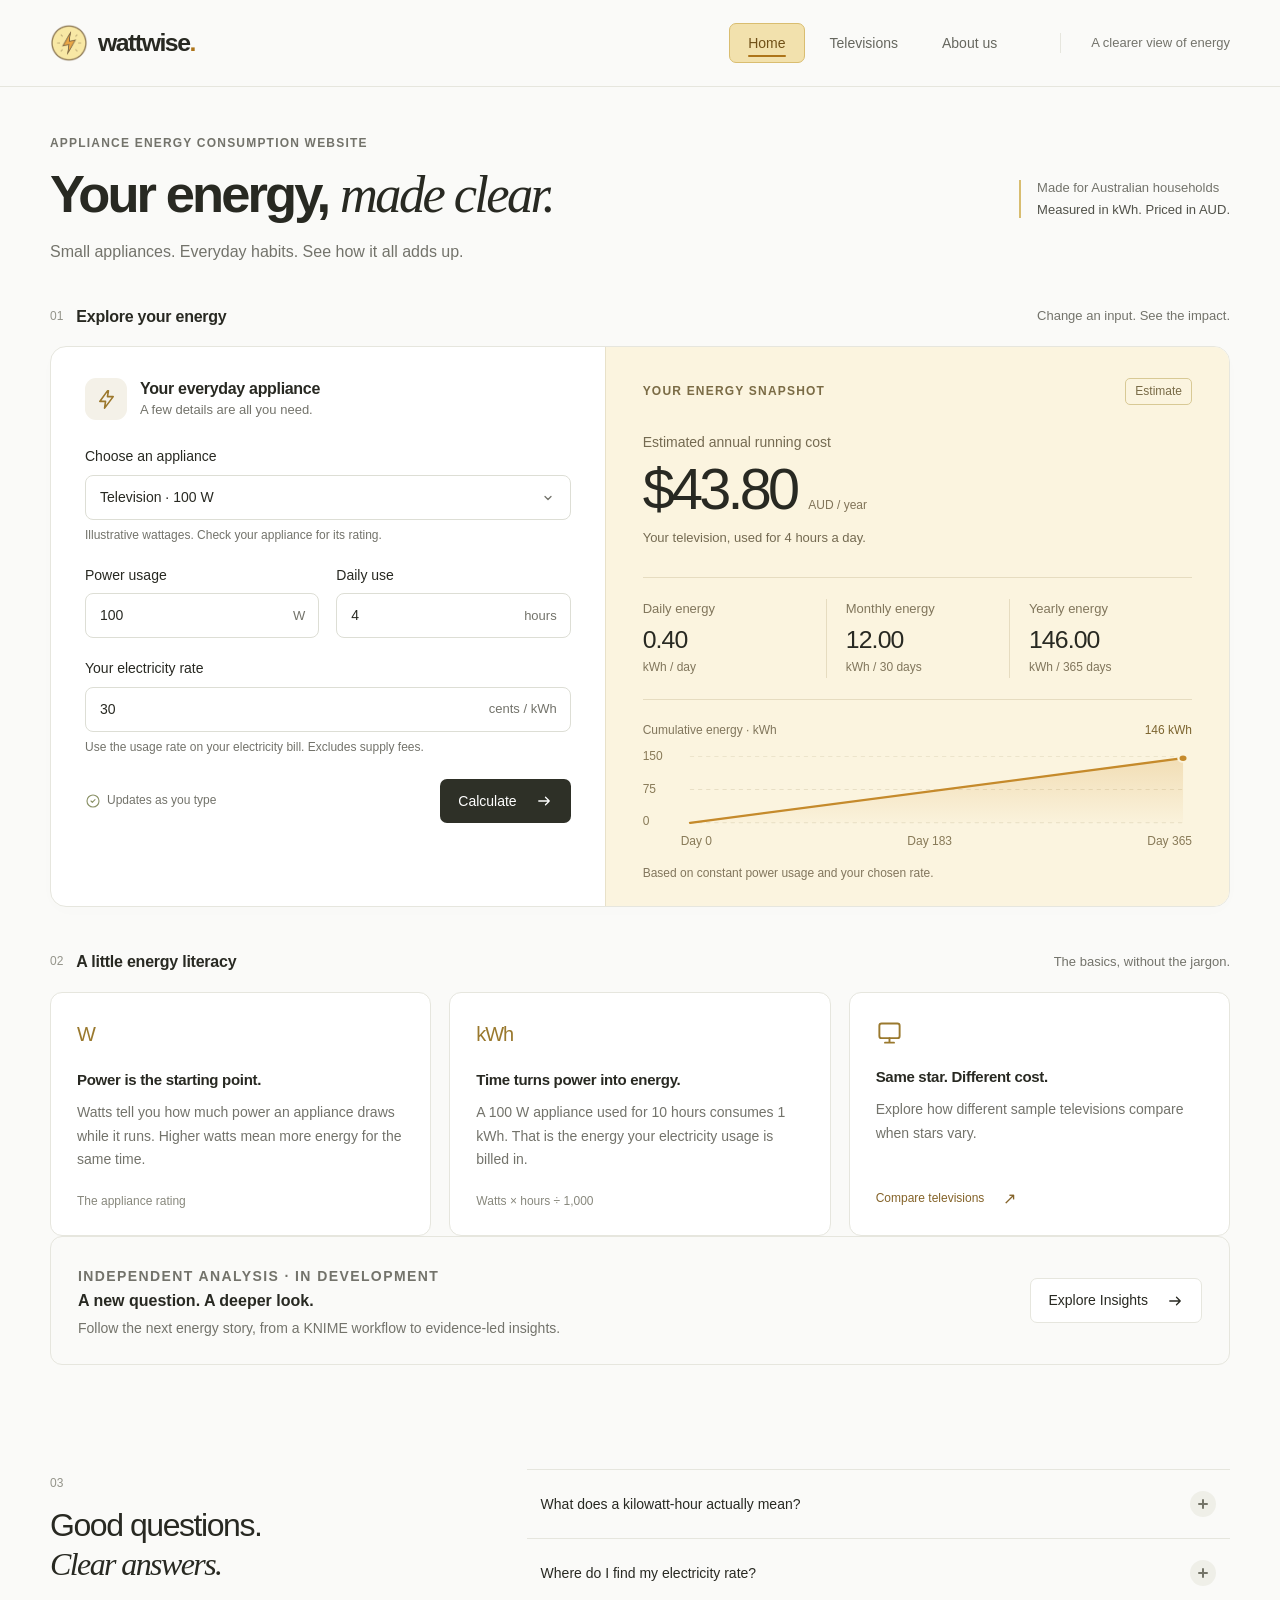
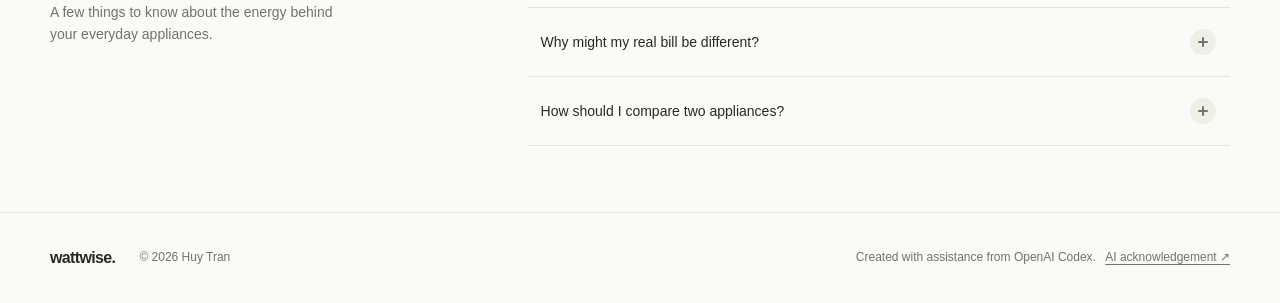
==== commit 98584ad2: "final touch" ====
--- a/index.html
+++ b/index.html
@@ -90,13 +90,13 @@
       <div class="learning-grid">
         <article class="learning-card"><span class="learning-symbol">W</span><h3>Power is the starting point.</h3><p>Watts tell you how much power an appliance draws while it runs. Higher watts mean more energy for the same time.</p><span class="card-caption">The appliance rating</span></article>
         <article class="learning-card"><span class="learning-symbol">kWh</span><h3>Time turns power into energy.</h3><p>A 100 W appliance used for 10 hours consumes 1 kWh. That is the energy your electricity usage is billed in.</p><span class="card-caption">Watts × hours ÷ 1,000</span></article>
-        <article class="learning-card tv-learning-card"><span class="learning-symbol"><svg viewBox="0 0 24 24" fill="none" aria-hidden="true"><rect x="3" y="4" width="18" height="13" rx="2"/><path d="M8 21h8m-4-4v4"/></svg></span><h3>Same screen time. Different cost.</h3><p>Explore how different sample televisions compare when hours of use and electricity rates stay the same.</p><a class="text-link" href="televisions.html">Compare televisions <span aria-hidden="true">↗</span></a></article>
+        <article class="learning-card tv-learning-card"><span class="learning-symbol"><svg viewBox="0 0 24 24" fill="none" aria-hidden="true"><rect x="3" y="4" width="18" height="13" rx="2"/><path d="M8 21h8m-4-4v4"/></svg></span><h3>Same star. Different cost.</h3><p>Explore how different sample televisions compare when stars vary.</p><a class="text-link" href="televisions.html">Compare televisions <span aria-hidden="true">↗</span></a></article>
       </div>
     </section>
 
-    <section class="info-band insights-home-link" aria-labelledby="insights-link-title">
-      <div><p class="eyebrow">Independent analysis · In development</p><h2 id="insights-link-title">A new question. A deeper look.</h2><p>Follow the next energy story, from a KNIME workflow to evidence-led insights.</p></div>
-      <a class="button button-outline" href="insights.html">Explore Insights <svg viewBox="0 0 24 24" fill="none" aria-hidden="true"><path d="M5 12h14m-5-5 5 5-5 5"/></svg></a>
+    <section class="info-band televisions-home-link" aria-labelledby="televisions-link-title">
+      <div><p class="eyebrow">Independent analysis · In development</p><h2 id="televisions-link-title">A new question. A deeper look.</h2><p>Follow the next energy story, from a KNIME workflow to evidence-led insights.</p></div>
+      <a class="button button-outline" href="televisions.html">Explore Insights <svg viewBox="0 0 24 24" fill="none" aria-hidden="true"><path d="M5 12h14m-5-5 5 5-5 5"/></svg></a>
     </section>
 
     <section class="faq-section" aria-labelledby="faq-title">
--- a/assets/css/styles.css
+++ b/assets/css/styles.css
@@ -2774,6 +2774,19 @@
   border-color: #ecdcb5;
 }
 
+#rating-story .story-takeaway {
+  position: relative;
+}
+
+#rating-story .story-takeaway .text-link {
+  position: absolute;
+  left: 30px;
+  right: 30px;
+  bottom: 30px;
+  margin: 0;
+  padding: 0;
+}
+
 .range-chart {
   margin-top: 39px;
 }
@@ -2973,6 +2986,12 @@
   .story-takeaway {
     padding: 24px;
   }
+
+  #rating-story .story-takeaway .text-link {
+    left: 24px;
+    right: 24px;
+    bottom: 24px;
+  }
 }
 
 @media (max-width: 760px) {
@@ -3012,6 +3031,11 @@
     max-width: none;
   }
 
+  #rating-story .story-takeaway .text-link {
+    position: static;
+    margin-top: 24px;
+  }
+
   .resolution-card {
     gap: 22px;
     padding: 29px;
@@ -3065,4 +3089,676 @@
   .range-labels small {
     font-size: .625rem;
   }
+}
+
+/* Insights: a short, scroll-led story. Visuals are native HTML/CSS, not label artwork. */
+.insight-hero {
+  align-items: stretch;
+  gap: 44px;
+  padding-block: 59px 56px;
+}
+
+.insight-hero>div {
+  max-width: 730px;
+}
+
+.insight-hero h1 {
+  font-size: clamp(2.7rem, 5.4vw, 4.7rem);
+}
+
+.insight-hero .intro-description {
+  max-width: 650px;
+  font-size: 1.0625rem;
+  line-height: 1.7;
+}
+
+.insight-hero-card {
+  display: flex;
+  flex-direction: column;
+  justify-content: center;
+  flex: 0 0 285px;
+  padding: 29px;
+  border: 1px solid #e8dcb9;
+  border-radius: var(--radius);
+  background: #faf3df;
+}
+
+.insight-hero-card p {
+  margin-top: 15px;
+  font: 400 1.55rem/1.35 var(--font-serif);
+  letter-spacing: -.035em;
+}
+
+.insight-hero-card>span:last-child {
+  display: block;
+  margin-top: 23px;
+  padding-top: 18px;
+  border-top: 1px solid #e4d6ad;
+  color: #7e7358;
+  font-size: .75rem;
+}
+
+.insight-story .insights-section-links {
+  margin-top: 0;
+}
+
+.insight-story .insights-section-links>div {
+  display: flex;
+  flex-wrap: wrap;
+  gap: 24px;
+}
+
+.insight-story .insights-section-links a {
+  display: inline-flex;
+  gap: 8px;
+  color: #88877c;
+  font-size: .75rem;
+}
+
+.insight-story .insights-section-links a span {
+  color: #626356;
+  font-weight: 500;
+}
+
+.insight-story .insights-section-links a:hover span {
+  color: var(--primary);
+  text-decoration: underline;
+  text-underline-offset: 4px;
+}
+
+.insight-story .insights-section {
+  margin-top: 43px;
+  scroll-margin-top: 76px;
+}
+
+.insight-story .story-panel {
+  grid-template-columns: minmax(0, 1.65fr) minmax(230px, .8fr);
+}
+
+.insight-story .analysis-figure .panel-heading {
+  align-items: center;
+  margin-bottom: 26px;
+}
+
+.insight-story .analysis-figure .panel-heading h3 {
+  margin-top: 5px;
+  font-size: 1.22rem;
+}
+
+.insight-story .analysis-figure code,
+.insight-method code {
+  font-family: ui-monospace, SFMono-Regular, Menlo, monospace;
+  font-size: .94em;
+}
+
+.rating-pair {
+  display: grid;
+  grid-template-columns: minmax(0, 1fr) 100px minmax(0, 1fr);
+  align-items: center;
+  gap: 12px;
+}
+
+.rating-card {
+  min-height: 175px;
+  padding: 19px 20px;
+  border: 1px solid #e2e2d8;
+  border-radius: 11px;
+  background: #f7f7f3;
+  text-align: center;
+  font-variant-numeric: tabular-nums;
+}
+
+.rating-card>span,
+.rating-card small {
+  display: block;
+  color: var(--muted);
+  font-size: .75rem;
+}
+
+.rating-card strong {
+  display: block;
+  margin-top: 8px;
+  font-size: clamp(2.7rem, 4.4vw, 4rem);
+  font-weight: 550;
+  line-height: 1.12;
+  letter-spacing: -.06em;
+}
+
+.rating-card-label {
+  border-color: #e8cb86;
+  background: #fbf3df;
+}
+
+.rating-card-label strong {
+  color: #956017;
+}
+
+.rating-pair-link {
+  position: relative;
+  display: grid;
+  place-items: center;
+  height: 2px;
+  background: #c7c1ad;
+}
+
+.rating-pair-link span {
+  position: absolute;
+  padding: 4px 6px;
+  background: #fff;
+  color: #777366;
+  font-size: .6875rem;
+  white-space: nowrap;
+}
+
+.rating-direction-chart {
+  display: flex;
+  overflow: hidden;
+  height: 48px;
+  border-radius: 7px;
+  background: #f1eee3;
+}
+
+.rating-direction-lower {
+  display: block;
+  flex: 127;
+  background: #d19432;
+}
+
+.rating-direction-higher {
+  display: block;
+  flex: 3;
+  min-width: 10px;
+  background: #9a9c8d;
+}
+
+.rating-direction-key {
+  display: flex;
+  flex-wrap: wrap;
+  gap: 12px 25px;
+  margin-top: 16px;
+}
+
+.rating-direction-key p {
+  display: inline-flex;
+  align-items: center;
+  gap: 7px;
+  color: var(--muted);
+  font-size: .8125rem;
+}
+
+.rating-direction-key strong {
+  color: var(--foreground);
+  font-variant-numeric: tabular-nums;
+}
+
+.key-swatch {
+  display: inline-block;
+  width: 11px;
+  height: 11px;
+  border-radius: 2px;
+}
+
+.key-lower {
+  background: #d19432;
+}
+
+.key-higher {
+  background: #9a9c8d;
+}
+
+.insight-energy-bars {
+  display: grid;
+  gap: 22px;
+  margin-top: 8px;
+}
+
+.insight-energy-row {
+  display: grid;
+  grid-template-columns: 145px minmax(0, 1fr) 55px;
+  align-items: center;
+  gap: 12px;
+  font-variant-numeric: tabular-nums;
+}
+
+.insight-energy-row>span:first-child {
+  font-size: .8125rem;
+  font-weight: 600;
+  line-height: 1.3;
+}
+
+.insight-energy-row small {
+  display: block;
+  margin-top: 3px;
+  color: var(--muted);
+  font-size: .6875rem;
+  font-weight: 400;
+}
+
+.insight-energy-row strong {
+  text-align: right;
+  font-size: .875rem;
+}
+
+.insight-energy-track {
+  display: block;
+  height: 25px;
+  overflow: hidden;
+  border-radius: 3px;
+  background: linear-gradient(to right, #e4e1d8 1px, transparent 1px) left / 33.333% 100% repeat-x, #f0f0e9;
+}
+
+.insight-energy-fill {
+  display: block;
+  height: 100%;
+  border-radius: 3px;
+}
+
+.median-fill {
+  background: #cabb91;
+}
+
+.example-fill {
+  background: #d19432;
+}
+
+.insight-energy-axis {
+  display: flex;
+  justify-content: space-between;
+  margin: 9px 67px 0 157px;
+  color: #817f72;
+  font-size: .6875rem;
+  font-variant-numeric: tabular-nums;
+}
+
+.insight-story .analysis-figure .figure-note {
+  margin-top: 22px;
+  padding-top: 17px;
+  border-top: 1px solid var(--border);
+  line-height: 1.6;
+}
+
+.insight-story .story-explainer {
+  padding-top: 17px;
+}
+
+.insight-story .story-explainer h3 {
+  font-size: clamp(1.65rem, 2.4vw, 2rem);
+}
+
+.insight-resolution {
+  margin-top: 4px;
+}
+
+.insight-method {
+  padding-top: 29px;
+  border-top: 1px solid var(--border);
+}
+
+.insight-story .workflow-track {
+  grid-template-columns: repeat(6, minmax(0, 1fr));
+  gap: 14px;
+}
+
+.insight-story .workflow-track li:not(:last-child)::after {
+  right: -12px;
+}
+
+.insight-story .workflow-step {
+  min-height: 150px;
+  padding: 13px;
+}
+
+.insight-story .workflow-section {
+  margin-bottom: 0;
+}
+
+.insight-data-table {
+  margin-bottom: 52px;
+}
+
+.insight-data-table th[scope="row"] {
+  background: #fff;
+  color: var(--foreground);
+  font-size: .8125rem;
+  font-weight: 500;
+  white-space: normal;
+}
+
+.insight-data-table td:last-child {
+  white-space: normal;
+}
+
+@media (max-width: 1050px) {
+  .insight-story .story-panel {
+    grid-template-columns: minmax(0, 1.4fr) minmax(210px, .8fr);
+    gap: 22px;
+  }
+
+  .insight-story .workflow-track {
+    grid-template-columns: repeat(3, minmax(0, 1fr));
+  }
+
+  .insight-story .workflow-track li:not(:last-child)::after {
+    display: none;
+  }
+}
+
+@media (max-width: 760px) {
+  .insight-hero {
+    display: block;
+    padding-block: 38px 42px;
+  }
+
+  .insight-hero-card {
+    margin-top: 26px;
+  }
+
+  .insight-story .story-panel {
+    grid-template-columns: 1fr;
+    gap: 14px;
+  }
+
+  .insight-story .story-explainer {
+    padding: 0;
+  }
+
+  .insight-story .insights-section-links {
+    align-items: flex-start;
+  }
+
+  .insight-story .insights-section-links>div {
+    gap: 8px 16px;
+  }
+
+  .insight-story .insights-section {
+    margin-top: 35px;
+  }
+
+  .insight-story .workflow-track {
+    grid-template-columns: repeat(2, minmax(0, 1fr));
+  }
+}
+
+@media (max-width: 460px) {
+  .rating-pair {
+    grid-template-columns: 1fr 28px 1fr;
+    gap: 6px;
+  }
+
+  .rating-card {
+    min-height: 151px;
+    padding: 16px 9px;
+  }
+
+  .rating-card strong {
+    font-size: 2.8rem;
+  }
+
+  .rating-pair-link span {
+    transform: rotate(-90deg);
+  }
+
+  .insight-energy-row {
+    grid-template-columns: 110px minmax(0, 1fr) 44px;
+    gap: 7px;
+  }
+
+  .insight-energy-row>span:first-child {
+    font-size: .75rem;
+  }
+
+  .insight-energy-row strong {
+    font-size: .75rem;
+  }
+
+  .insight-energy-axis {
+    margin-left: 117px;
+    margin-right: 51px;
+    font-size: .625rem;
+  }
+
+  .insight-story .workflow-step {
+    min-height: 135px;
+  }
+}
+
+/* October Exercise 3: stars and absolute labelled energy. */
+.star-story .tv-story-intro h1 .serif-accent {
+  margin-left: 0;
+}
+
+.choice-range-svg,
+.star-grid-chart {
+  display: block;
+  width: 100%;
+  height: auto;
+  margin-top: 26px;
+}
+
+.choice-range-svg {
+  stroke: none;
+}
+
+.star-story .story-figure {
+  min-width: 0;
+}
+
+.mobile-chart-hint {
+  display: none;
+}
+
+@media (max-width: 760px) {
+  .mobile-chart-hint {
+    display: block;
+    margin-top: 16px;
+    font-size: .75rem;
+    color: var(--muted);
+  }
+}
+
+.star-story .story-bar-row {
+  grid-template-columns: 100px minmax(0, 1fr) 55px;
+}
+
+.star-story .story-bar-axis {
+  margin-left: 113px;
+  margin-right: 68px;
+}
+
+.star-story .is-focus .story-bar-fill {
+  background: #39716b;
+}
+
+.star-story .is-focus .story-bar-label,
+.star-story .is-focus>strong {
+  color: #39716b;
+}
+
+.star-story .specific-example {
+  padding-top: 16px;
+  border-top: 1px solid #e4d6ad;
+  font-size: .8rem;
+}
+
+.tariff-example {
+  margin-top: 20px;
+  padding-top: 18px;
+  border-top: 1px solid #55584a;
+}
+
+.tariff-example label {
+  display: block;
+  color: #e2e1d9;
+  font-size: .8rem;
+  margin-bottom: 8px;
+}
+
+.tariff-example input {
+  width: 100px;
+  padding: 9px 12px;
+  border: 1px solid #a4a88f;
+  border-radius: 6px;
+  background: #fbfaf3;
+  color: #272a21;
+  font: inherit;
+}
+
+.tariff-example p {
+  margin-top: 12px;
+}
+
+.tariff-example strong {
+  color: #efd28e;
+}
+
+.workflow-download-card {
+  display: flex;
+  align-items: center;
+  justify-content: space-between;
+  gap: 25px;
+  background: #f4f2e9;
+  border: 1px solid var(--border);
+  border-radius: var(--radius);
+  padding: 27px;
+}
+
+.workflow-download-card h3 {
+  font-size: 1.15rem;
+  margin: 8px 0;
+}
+
+.workflow-download-card p:not(.eyebrow) {
+  color: var(--muted);
+  max-width: 660px;
+  font-size: .875rem;
+}
+
+.workflow-download-card .button {
+  flex-shrink: 0;
+}
+
+.story-details {
+  border: 1px solid var(--border);
+  border-radius: 10px;
+  margin: 18px 0 28px;
+  background: #fff;
+}
+
+.story-details summary {
+  cursor: pointer;
+  padding: 19px 22px;
+  font-size: .9rem;
+  font-weight: 600;
+}
+
+.story-details summary:focus-visible {
+  outline: 3px solid #ad853a;
+  outline-offset: 3px;
+}
+
+.details-body {
+  padding: 0 22px 22px;
+}
+
+.details-body>p {
+  color: var(--muted);
+  font-size: .85rem;
+  margin-bottom: 15px;
+}
+
+.workflow-preview {
+  display: block;
+  width: 100%;
+  height: auto;
+  margin: 16px 0;
+  border: 1px solid var(--border);
+  border-radius: 6px;
+}
+
+.knime-evidence {
+  margin-top: 20px;
+  padding-top: 14px;
+  border-top: 1px solid var(--border);
+}
+
+.knime-evidence summary {
+  cursor: pointer;
+  font-size: .82rem;
+  font-weight: 650;
+}
+
+.knime-evidence summary:focus-visible {
+  outline: 3px solid #ad853a;
+  outline-offset: 3px;
+}
+
+.knime-evidence p {
+  margin: 12px 0;
+  color: var(--muted);
+  font-size: .78rem;
+  line-height: 1.55;
+}
+
+.knime-evidence a {
+  position: relative;
+  display: block;
+  overflow: hidden;
+  width: 100%;
+  aspect-ratio: 5 / 1;
+  border: 1px solid var(--border);
+  border-radius: 6px;
+  background: #fff;
+}
+
+.knime-evidence img {
+  position: absolute;
+  width: 185%;
+  max-width: none;
+  height: auto;
+  left: -25.5%;
+  top: -25%;
+}
+
+.knime-evidence small {
+  display: block;
+  margin-top: 7px;
+  color: var(--muted);
+  font-size: .7rem;
+}
+
+.star-story .details-body .table-wrap+.table-wrap {
+  margin-top: 20px;
+}
+
+@media (max-width: 760px) {
+  .workflow-download-card {
+    align-items: flex-start;
+    flex-direction: column;
+  }
+
+  .choice-range-svg {
+    min-width: 490px;
+  }
+
+  .star-story #choice-story .story-figure {
+    overflow-x: auto;
+  }
+
+  .star-story .star-grid-chart {
+    min-width: 460px;
+  }
+
+  .star-story #rating-story .story-figure {
+    overflow-x: auto;
+  }
+
+  .star-story .story-bar-row {
+    grid-template-columns: 85px minmax(0, 1fr) 52px;
+    gap: 9px;
+  }
+
+  .star-story .story-bar-axis {
+    margin-left: 94px;
+    margin-right: 61px;
+  }
 }
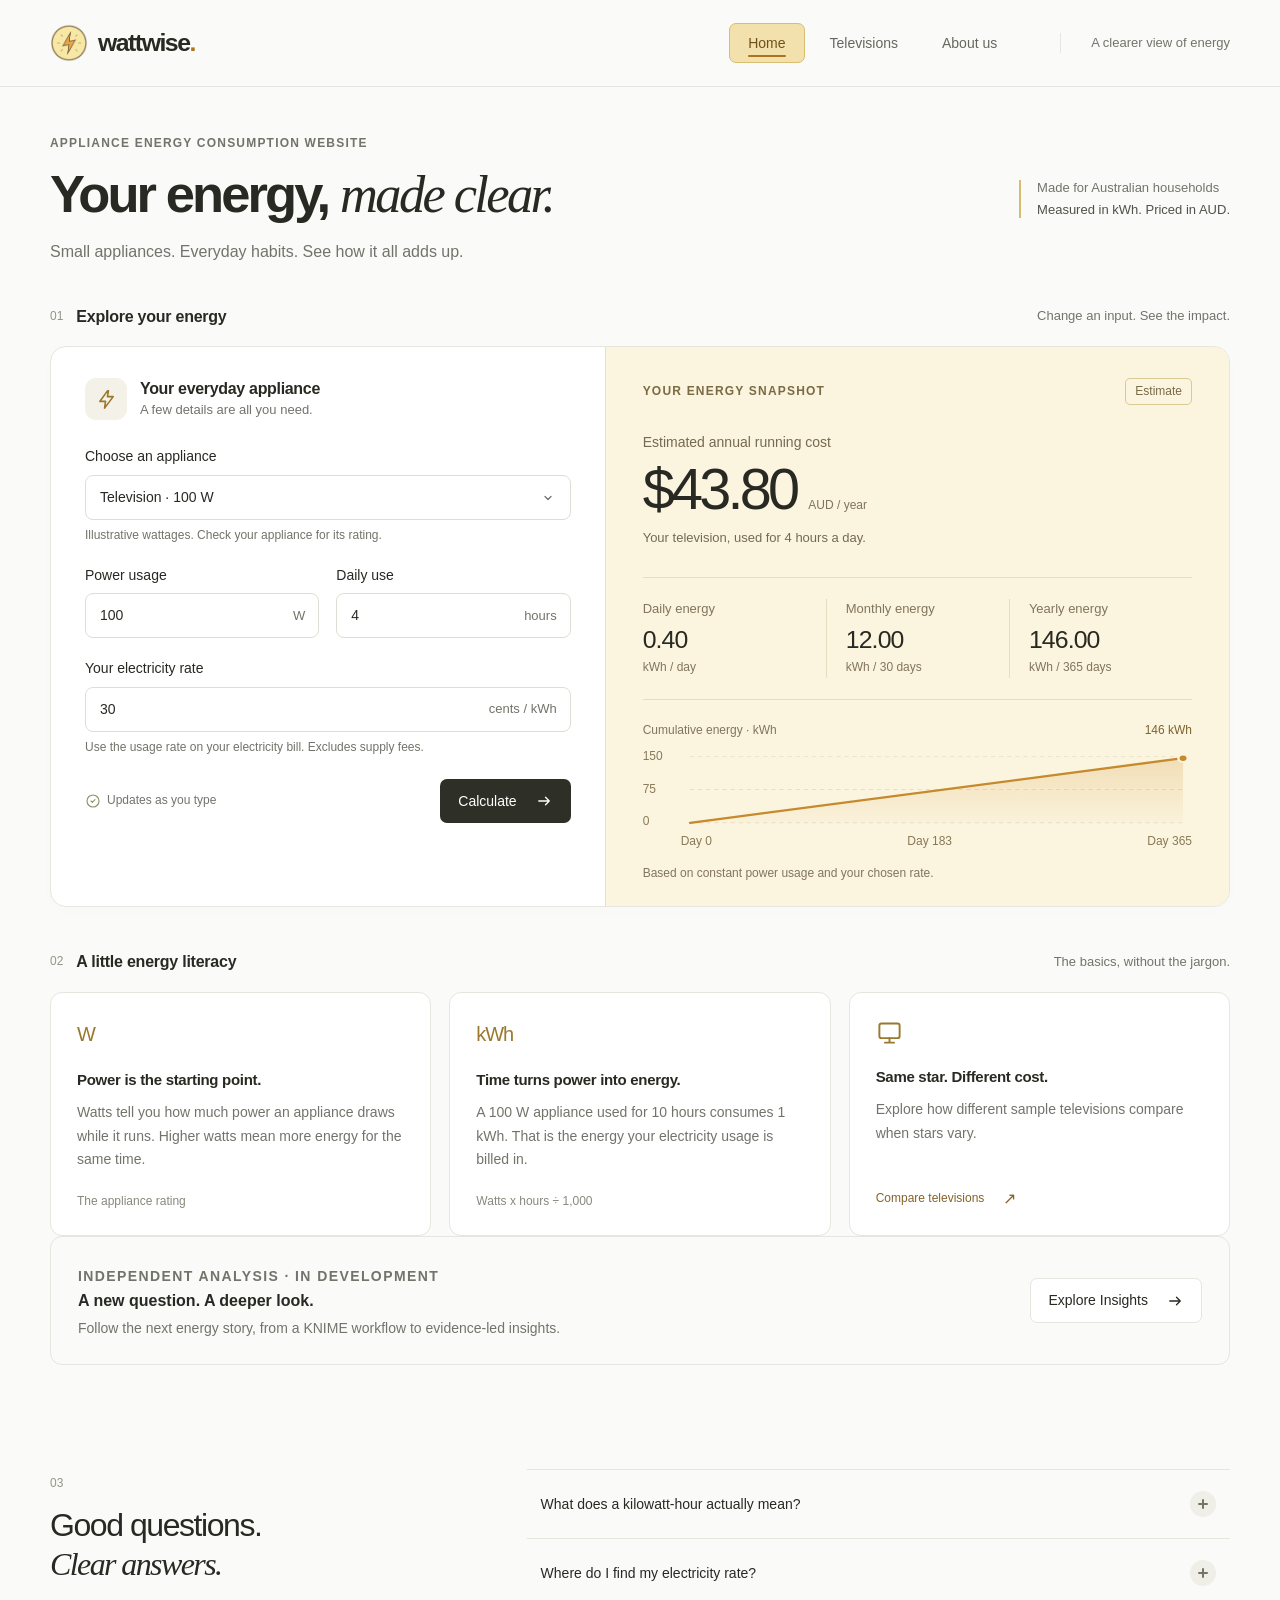
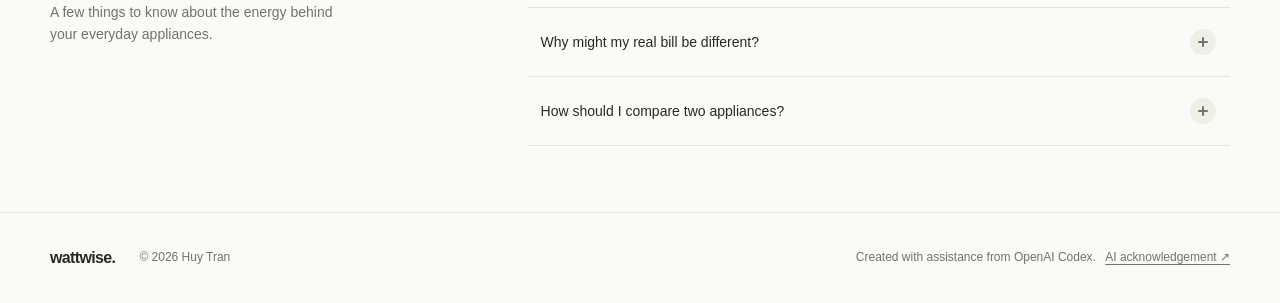
==== commit a7499729: "updating screenshots and resize them in css" ====
--- a/index.html
+++ b/index.html
@@ -1,15 +1,18 @@
 <!DOCTYPE html>
 <html lang="en-AU">
+
 <head>
   <meta charset="utf-8">
   <meta name="viewport" content="width=device-width, initial-scale=1">
-  <meta name="description" content="Understand appliance energy use in Australia with Wattwise. Estimate electricity consumption and running costs with a simple interactive calculator.">
+  <meta name="description"
+    content="Understand appliance energy use in Australia with Wattwise. Estimate electricity consumption and running costs with a simple interactive calculator.">
   <meta name="theme-color" content="#fafaf8">
   <title>Appliance Energy Consumption Website | Wattwise</title>
   <link rel="icon" type="image/png" href="assets/img/PowerIcon.png">
   <link rel="stylesheet" href="assets/css/styles.css">
   <script src="assets/js/main.js" defer></script>
 </head>
+
 <body>
   <a class="skip-link" href="#main-content">Skip to content</a>
   <header class="site-header">
@@ -34,94 +37,226 @@
         <h1 id="home-title">Your energy, <span class="serif-accent">made clear.</span></h1>
         <p class="intro-description">Small appliances. Everyday habits. See how it all adds up.</p>
       </div>
-      <div class="intro-context"><span class="context-rule"></span><span>Made for Australian households<br><strong>Measured in kWh. Priced in AUD.</strong></span></div>
+      <div class="intro-context"><span class="context-rule"></span><span>Made for Australian
+          households<br><strong>Measured in kWh. Priced in AUD.</strong></span></div>
     </section>
 
     <section class="calculator-section" aria-labelledby="calculator-title">
       <div class="section-heading">
-        <div class="section-label"><span class="section-index">01</span><h2 id="calculator-title">Explore your energy</h2></div>
+        <div class="section-label"><span class="section-index">01</span>
+          <h2 id="calculator-title">Explore your energy</h2>
+        </div>
         <span class="subtle-label">Change an input. See the impact.</span>
       </div>
       <div class="calculator-card">
         <form id="energy-calculator" class="calculator-form" novalidate>
-          <div class="form-intro"><div class="icon-tile"><svg viewBox="0 0 24 24" fill="none" aria-hidden="true"><path d="m13 3-8 11h6l-1 7 9-12h-6l1-6Z"/></svg></div><div><h3>Your everyday appliance</h3><p>A few details are all you need.</p></div></div>
+          <div class="form-intro">
+            <div class="icon-tile"><svg viewBox="0 0 24 24" fill="none" aria-hidden="true">
+                <path d="m13 3-8 11h6l-1 7 9-12h-6l1-6Z" />
+              </svg></div>
+            <div>
+              <h3>Your everyday appliance</h3>
+              <p>A few details are all you need.</p>
+            </div>
+          </div>
           <div class="field">
             <label for="appliance">Choose an appliance</label>
-            <div class="select-wrap"><select id="appliance" name="appliance" aria-describedby="appliance-help"><option value="100">Television · 100 W</option><option value="60">Laptop · 60 W</option><option value="10">LED light · 10 W</option><option value="2000">Electric kettle · 2,000 W</option><option value="custom">Custom appliance</option></select><svg viewBox="0 0 24 24" fill="none" aria-hidden="true"><path d="m8 10 4 4 4-4"/></svg></div>
+            <div class="select-wrap"><select id="appliance" name="appliance" aria-describedby="appliance-help">
+                <option value="100">Television · 100 W</option>
+                <option value="60">Laptop · 60 W</option>
+                <option value="10">LED light · 10 W</option>
+                <option value="2000">Electric kettle · 2,000 W</option>
+                <option value="custom">Custom appliance</option>
+              </select><svg viewBox="0 0 24 24" fill="none" aria-hidden="true">
+                <path d="m8 10 4 4 4-4" />
+              </svg></div>
             <p class="field-hint" id="appliance-help">Illustrative wattages. Check your appliance for its rating.</p>
           </div>
           <div class="field-row">
-            <div class="field"><label for="watts">Power usage</label><div class="input-wrap"><input id="watts" name="watts" type="number" min="1" max="100000" step="any" value="100" inputmode="decimal" aria-describedby="watts-error"><span class="input-unit">W</span></div><p class="field-error" id="watts-error" hidden></p></div>
-            <div class="field"><label for="hours">Daily use</label><div class="input-wrap"><input id="hours" name="hours" type="number" min="0" max="24" step="any" value="4" inputmode="decimal" aria-describedby="hours-error"><span class="input-unit">hours</span></div><p class="field-error" id="hours-error" hidden></p></div>
-          </div>
-          <div class="field"><label for="price">Your electricity rate</label><div class="input-wrap"><input id="price" name="price" type="number" min="0" max="1000" step="any" value="30" inputmode="decimal" aria-describedby="price-help price-error"><span class="input-unit">cents / kWh</span></div><p class="field-hint" id="price-help">Use the usage rate on your electricity bill. Excludes supply fees.</p><p class="field-error" id="price-error" hidden></p></div>
-          <div class="form-bottom"><span class="live-caption"><svg viewBox="0 0 24 24" fill="none" aria-hidden="true"><path d="m9 12 2 2 4-4"/><circle cx="12" cy="12" r="9"/></svg>Updates as you type</span><button class="button button-dark" type="submit">Calculate <svg viewBox="0 0 24 24" fill="none" aria-hidden="true"><path d="M5 12h14m-5-5 5 5-5 5"/></svg></button></div>
+            <div class="field"><label for="watts">Power usage</label>
+              <div class="input-wrap"><input id="watts" name="watts" type="number" min="1" max="100000" step="any"
+                  value="100" inputmode="decimal" aria-describedby="watts-error"><span class="input-unit">W</span></div>
+              <p class="field-error" id="watts-error" hidden></p>
+            </div>
+            <div class="field"><label for="hours">Daily use</label>
+              <div class="input-wrap"><input id="hours" name="hours" type="number" min="0" max="24" step="any" value="4"
+                  inputmode="decimal" aria-describedby="hours-error"><span class="input-unit">hours</span></div>
+              <p class="field-error" id="hours-error" hidden></p>
+            </div>
+          </div>
+          <div class="field"><label for="price">Your electricity rate</label>
+            <div class="input-wrap"><input id="price" name="price" type="number" min="0" max="1000" step="any"
+                value="30" inputmode="decimal" aria-describedby="price-help price-error"><span class="input-unit">cents
+                / kWh</span></div>
+            <p class="field-hint" id="price-help">Use the usage rate on your electricity bill. Excludes supply fees.</p>
+            <p class="field-error" id="price-error" hidden></p>
+          </div>
+          <div class="form-bottom"><span class="live-caption"><svg viewBox="0 0 24 24" fill="none" aria-hidden="true">
+                <path d="m9 12 2 2 4-4" />
+                <circle cx="12" cy="12" r="9" />
+              </svg>Updates as you type</span><button class="button button-dark" type="submit">Calculate <svg
+                viewBox="0 0 24 24" fill="none" aria-hidden="true">
+                <path d="M5 12h14m-5-5 5 5-5 5" />
+              </svg></button></div>
         </form>
 
         <div class="results-panel" aria-labelledby="results-title">
-          <div class="result-header"><span id="results-title" class="eyebrow">Your energy snapshot</span><span class="estimate-badge">Estimate</span></div>
-          <div class="cost-highlight"><p>Estimated annual running cost</p><div class="cost-number"><span id="annual-cost">$43.80</span><span class="currency-label">AUD / year</span></div><p class="result-summary" id="result-summary">Your television, used for 4 hours a day.</p></div>
-          <div class="energy-stats"><div><span class="stat-label">Daily energy</span><strong id="daily-energy">0.40</strong><span class="stat-unit">kWh / day</span></div><div><span class="stat-label">Monthly energy</span><strong id="monthly-energy">12.00</strong><span class="stat-unit">kWh / 30 days</span></div><div><span class="stat-label">Yearly energy</span><strong id="yearly-energy">146.00</strong><span class="stat-unit">kWh / 365 days</span></div></div>
+          <div class="result-header"><span id="results-title" class="eyebrow">Your energy snapshot</span><span
+              class="estimate-badge">Estimate</span></div>
+          <div class="cost-highlight">
+            <p>Estimated annual running cost</p>
+            <div class="cost-number"><span id="annual-cost">$43.80</span><span class="currency-label">AUD / year</span>
+            </div>
+            <p class="result-summary" id="result-summary">Your television, used for 4 hours a day.</p>
+          </div>
+          <div class="energy-stats">
+            <div><span class="stat-label">Daily energy</span><strong id="daily-energy">0.40</strong><span
+                class="stat-unit">kWh / day</span></div>
+            <div><span class="stat-label">Monthly energy</span><strong id="monthly-energy">12.00</strong><span
+                class="stat-unit">kWh / 30 days</span></div>
+            <div><span class="stat-label">Yearly energy</span><strong id="yearly-energy">146.00</strong><span
+                class="stat-unit">kWh / 365 days</span></div>
+          </div>
           <div class="energy-timeline">
-            <div class="timeline-caption"><span>Cumulative energy · kWh</span><strong id="timeline-total">146 kWh</strong></div>
+            <div class="timeline-caption"><span>Cumulative energy · kWh</span><strong id="timeline-total">146
+                kWh</strong></div>
             <div class="timeline-plot">
-              <div class="timeline-y-axis" aria-hidden="true"><span id="energy-axis-max">150</span><span id="energy-axis-mid">75</span><span>0</span></div>
-              <svg id="energy-chart" viewBox="0 0 440 90" preserveAspectRatio="none" role="img" aria-labelledby="energy-chart-title energy-chart-description">
+              <div class="timeline-y-axis" aria-hidden="true"><span id="energy-axis-max">150</span><span
+                  id="energy-axis-mid">75</span><span>0</span></div>
+              <svg id="energy-chart" viewBox="0 0 440 90" preserveAspectRatio="none" role="img"
+                aria-labelledby="energy-chart-title energy-chart-description">
                 <title id="energy-chart-title">Cumulative electricity consumption over one year</title>
-                <desc id="energy-chart-description">At 100 watts and 4 hours per day, electricity use increases from 0 to 146 kilowatt-hours in 365 days. The vertical scale is 0 to 150 kWh.</desc>
-                <defs><linearGradient id="chart-fill" x1="0" y1="0" x2="0" y2="1"><stop offset="0%" stop-color="#d2932a" stop-opacity="0.23"/><stop offset="100%" stop-color="#d2932a" stop-opacity="0.02"/></linearGradient></defs>
-                <path class="chart-grid" d="M8 8h424M8 44h424M8 80h424"/>
-                <path id="energy-chart-area" class="chart-area" d="M8 80 432 9.92 432 80Z"/>
-                <path id="energy-chart-line" class="chart-line" d="M8 80 432 9.92"/>
-                <circle id="energy-chart-end" class="chart-end" cx="432" cy="9.92" r="4"/>
+                <desc id="energy-chart-description">At 100 watts and 4 hours per day, electricity use increases from 0
+                  to 146 kilowatt-hours in 365 days. The vertical scale is 0 to 150 kWh.</desc>
+                <defs>
+                  <linearGradient id="chart-fill" x1="0" y1="0" x2="0" y2="1">
+                    <stop offset="0%" stop-color="#d2932a" stop-opacity="0.23" />
+                    <stop offset="100%" stop-color="#d2932a" stop-opacity="0.02" />
+                  </linearGradient>
+                </defs>
+                <path class="chart-grid" d="M8 8h424M8 44h424M8 80h424" />
+                <path id="energy-chart-area" class="chart-area" d="M8 80 432 9.92 432 80Z" />
+                <path id="energy-chart-line" class="chart-line" d="M8 80 432 9.92" />
+                <circle id="energy-chart-end" class="chart-end" cx="432" cy="9.92" r="4" />
               </svg>
             </div>
-            <div class="timeline-x-axis" aria-hidden="true"><span>Day 0</span><span>Day 183</span><span>Day 365</span></div>
+            <div class="timeline-x-axis" aria-hidden="true"><span>Day 0</span><span>Day 183</span><span>Day 365</span>
+            </div>
           </div>
           <p class="calculation-note">Based on constant power usage and your chosen rate.</p>
           <p id="calculator-status" class="sr-only" role="status" aria-live="polite"></p>
-          <noscript><p class="no-script-note">Enable JavaScript to calculate estimates from your inputs.</p></noscript>
+          <noscript>
+            <p class="no-script-note">Enable JavaScript to calculate estimates from your inputs.</p>
+          </noscript>
         </div>
       </div>
     </section>
 
     <section class="learning-section" aria-labelledby="basics-title">
-      <div class="section-heading"><div class="section-label"><span class="section-index">02</span><h2 id="basics-title">A little energy literacy</h2></div><span class="subtle-label">The basics, without the jargon.</span></div>
+      <div class="section-heading">
+        <div class="section-label"><span class="section-index">02</span>
+          <h2 id="basics-title">A little energy literacy</h2>
+        </div><span class="subtle-label">The basics, without the jargon.</span>
+      </div>
       <div class="learning-grid">
-        <article class="learning-card"><span class="learning-symbol">W</span><h3>Power is the starting point.</h3><p>Watts tell you how much power an appliance draws while it runs. Higher watts mean more energy for the same time.</p><span class="card-caption">The appliance rating</span></article>
-        <article class="learning-card"><span class="learning-symbol">kWh</span><h3>Time turns power into energy.</h3><p>A 100 W appliance used for 10 hours consumes 1 kWh. That is the energy your electricity usage is billed in.</p><span class="card-caption">Watts × hours ÷ 1,000</span></article>
-        <article class="learning-card tv-learning-card"><span class="learning-symbol"><svg viewBox="0 0 24 24" fill="none" aria-hidden="true"><rect x="3" y="4" width="18" height="13" rx="2"/><path d="M8 21h8m-4-4v4"/></svg></span><h3>Same star. Different cost.</h3><p>Explore how different sample televisions compare when stars vary.</p><a class="text-link" href="televisions.html">Compare televisions <span aria-hidden="true">↗</span></a></article>
+        <article class="learning-card"><span class="learning-symbol">W</span>
+          <h3>Power is the starting point.</h3>
+          <p>Watts tell you how much power an appliance draws while it runs. Higher watts mean more energy for the same
+            time.</p><span class="card-caption">The appliance rating</span>
+        </article>
+        <article class="learning-card"><span class="learning-symbol">kWh</span>
+          <h3>Time turns power into energy.</h3>
+          <p>A 100 W appliance used for 10 hours consumes 1 kWh. That is the energy your electricity usage is billed in.
+          </p><span class="card-caption">Watts x hours ÷ 1,000</span>
+        </article>
+        <article class="learning-card tv-learning-card"><span class="learning-symbol"><svg viewBox="0 0 24 24"
+              fill="none" aria-hidden="true">
+              <rect x="3" y="4" width="18" height="13" rx="2" />
+              <path d="M8 21h8m-4-4v4" />
+            </svg></span>
+          <h3>Same star. Different cost.</h3>
+          <p>Explore how different sample televisions compare when stars vary.</p><a class="text-link"
+            href="televisions.html">Compare televisions <span aria-hidden="true">↗</span></a>
+        </article>
       </div>
     </section>
 
     <section class="info-band televisions-home-link" aria-labelledby="televisions-link-title">
-      <div><p class="eyebrow">Independent analysis · In development</p><h2 id="televisions-link-title">A new question. A deeper look.</h2><p>Follow the next energy story, from a KNIME workflow to evidence-led insights.</p></div>
-      <a class="button button-outline" href="televisions.html">Explore Insights <svg viewBox="0 0 24 24" fill="none" aria-hidden="true"><path d="M5 12h14m-5-5 5 5-5 5"/></svg></a>
+      <div>
+        <p class="eyebrow">Independent analysis · In development</p>
+        <h2 id="televisions-link-title">A new question. A deeper look.</h2>
+        <p>Follow the next energy story, from a KNIME workflow to evidence-led insights.</p>
+      </div>
+      <a class="button button-outline" href="televisions.html">Explore Insights <svg viewBox="0 0 24 24" fill="none"
+          aria-hidden="true">
+          <path d="M5 12h14m-5-5 5 5-5 5" />
+        </svg></a>
     </section>
 
     <section class="faq-section" aria-labelledby="faq-title">
-      <div class="faq-intro"><span class="section-index">03</span><h2 id="faq-title">Good questions.<br><span class="serif-accent">Clear answers.</span></h2><p>A few things to know about the energy behind your everyday appliances.</p></div>
+      <div class="faq-intro"><span class="section-index">03</span>
+        <h2 id="faq-title">Good questions.<br><span class="serif-accent">Clear answers.</span></h2>
+        <p>A few things to know about the energy behind your everyday appliances.</p>
+      </div>
       <div class="faq-list">
         <div class="faq-item">
-          <h3><button class="faq-trigger" type="button" aria-expanded="false" aria-controls="faq-answer-1" id="faq-question-1">What does a kilowatt-hour actually mean?<span class="faq-icon" aria-hidden="true"></span></button></h3>
-          <div class="faq-answer" id="faq-answer-1" role="region" aria-labelledby="faq-question-1" hidden><div class="faq-answer-inner"><p>A kilowatt-hour (kWh) is a unit of energy. Using a 1,000 W appliance for one hour consumes 1 kWh; using a 100 W appliance for ten hours consumes the same amount.</p></div></div>
-        </div>
-        <div class="faq-item">
-          <h3><button class="faq-trigger" type="button" aria-expanded="false" aria-controls="faq-answer-2" id="faq-question-2">Where do I find my electricity rate?<span class="faq-icon" aria-hidden="true"></span></button></h3>
-          <div class="faq-answer" id="faq-answer-2" role="region" aria-labelledby="faq-question-2" hidden><div class="faq-answer-inner"><p>Look for the usage charge, expressed in cents per kWh, on your Australian electricity bill. The 30 cents in this calculator is an example, not a current market average. For time-of-use plans, use the rate that applies when you run the appliance.</p></div></div>
-        </div>
-        <div class="faq-item">
-          <h3><button class="faq-trigger" type="button" aria-expanded="false" aria-controls="faq-answer-3" id="faq-question-3">Why might my real bill be different?<span class="faq-icon" aria-hidden="true"></span></button></h3>
-          <div class="faq-answer" id="faq-answer-3" role="region" aria-labelledby="faq-question-3" hidden><div class="faq-answer-inner"><p>This calculator assumes constant power use. Appliances can draw different amounts as settings and operating cycles change. Daily supply charges, standby use, solar exports and other appliances are outside this estimate.</p></div></div>
-        </div>
-        <div class="faq-item">
-          <h3><button class="faq-trigger" type="button" aria-expanded="false" aria-controls="faq-answer-4" id="faq-question-4">How should I compare two appliances?<span class="faq-icon" aria-hidden="true"></span></button></h3>
-          <div class="faq-answer" id="faq-answer-4" role="region" aria-labelledby="faq-question-4" hidden><div class="faq-answer-inner"><p>Keep hours of use and the electricity rate the same, then compare the energy or cost values. For televisions, compare models of similar screen size and check the product's actual energy rating before buying.</p></div></div>
+          <h3><button class="faq-trigger" type="button" aria-expanded="false" aria-controls="faq-answer-1"
+              id="faq-question-1">What does a kilowatt-hour actually mean?<span class="faq-icon"
+                aria-hidden="true"></span></button></h3>
+          <div class="faq-answer" id="faq-answer-1" role="region" aria-labelledby="faq-question-1" hidden>
+            <div class="faq-answer-inner">
+              <p>A kilowatt-hour (kWh) is a unit of energy. Using a 1,000 W appliance for one hour consumes 1 kWh; using
+                a 100 W appliance for ten hours consumes the same amount.</p>
+            </div>
+          </div>
+        </div>
+        <div class="faq-item">
+          <h3><button class="faq-trigger" type="button" aria-expanded="false" aria-controls="faq-answer-2"
+              id="faq-question-2">Where do I find my electricity rate?<span class="faq-icon"
+                aria-hidden="true"></span></button></h3>
+          <div class="faq-answer" id="faq-answer-2" role="region" aria-labelledby="faq-question-2" hidden>
+            <div class="faq-answer-inner">
+              <p>Look for the usage charge, expressed in cents per kWh, on your Australian electricity bill. The 30
+                cents in this calculator is an example, not a current market average. For time-of-use plans, use the
+                rate that applies when you run the appliance.</p>
+            </div>
+          </div>
+        </div>
+        <div class="faq-item">
+          <h3><button class="faq-trigger" type="button" aria-expanded="false" aria-controls="faq-answer-3"
+              id="faq-question-3">Why might my real bill be different?<span class="faq-icon"
+                aria-hidden="true"></span></button></h3>
+          <div class="faq-answer" id="faq-answer-3" role="region" aria-labelledby="faq-question-3" hidden>
+            <div class="faq-answer-inner">
+              <p>This calculator assumes constant power use. Appliances can draw different amounts as settings and
+                operating cycles change. Daily supply charges, standby use, solar exports and other appliances are
+                outside this estimate.</p>
+            </div>
+          </div>
+        </div>
+        <div class="faq-item">
+          <h3><button class="faq-trigger" type="button" aria-expanded="false" aria-controls="faq-answer-4"
+              id="faq-question-4">How should I compare two appliances?<span class="faq-icon"
+                aria-hidden="true"></span></button></h3>
+          <div class="faq-answer" id="faq-answer-4" role="region" aria-labelledby="faq-question-4" hidden>
+            <div class="faq-answer-inner">
+              <p>Keep hours of use and the electricity rate the same, then compare the energy or cost values. For
+                televisions, compare models of similar screen size and check the product's actual energy rating before
+                buying.</p>
+            </div>
+          </div>
         </div>
       </div>
     </section>
   </main>
 
-  <footer class="site-footer"><div class="container footer-inner"><a class="footer-brand" href="index.html">wattwise.</a><p>© <span data-current-year>2026</span> Huy Tran</p><p class="ai-note">Created with assistance from OpenAI Codex. <a href="about.html#ai-acknowledgement">AI acknowledgement ↗</a></p></div></footer>
+  <footer class="site-footer">
+    <div class="container footer-inner"><a class="footer-brand" href="index.html">wattwise.</a>
+      <p>© <span data-current-year>2026</span> Huy Tran</p>
+      <p class="ai-note">Created with assistance from OpenAI Codex. <a href="about.html#ai-acknowledgement">AI
+          acknowledgement ↗</a></p>
+    </div>
+  </footer>
 </body>
-</html>
+
+</html>
--- a/assets/css/styles.css
+++ b/assets/css/styles.css
@@ -3611,7 +3611,7 @@
   color: #efd28e;
 }
 
-.workflow-download-card {
+.workflow-summary-card {
   display: flex;
   align-items: center;
   justify-content: space-between;
@@ -3622,19 +3622,15 @@
   padding: 27px;
 }
 
-.workflow-download-card h3 {
+.workflow-summary-card h3 {
   font-size: 1.15rem;
   margin: 8px 0;
 }
 
-.workflow-download-card p:not(.eyebrow) {
+.workflow-summary-card p:not(.eyebrow) {
   color: var(--muted);
   max-width: 660px;
   font-size: .875rem;
-}
-
-.workflow-download-card .button {
-  flex-shrink: 0;
 }
 
 .story-details {
@@ -3700,23 +3696,19 @@
 }
 
 .knime-evidence a {
-  position: relative;
   display: block;
-  overflow: hidden;
   width: 100%;
-  aspect-ratio: 5 / 1;
   border: 1px solid var(--border);
   border-radius: 6px;
   background: #fff;
+  overflow: hidden;
 }
 
 .knime-evidence img {
-  position: absolute;
-  width: 185%;
-  max-width: none;
+  display: block;
+  width: 100%;
+  max-width: 100%;
   height: auto;
-  left: -25.5%;
-  top: -25%;
 }
 
 .knime-evidence small {
@@ -3731,7 +3723,7 @@
 }
 
 @media (max-width: 760px) {
-  .workflow-download-card {
+  .workflow-summary-card {
     align-items: flex-start;
     flex-direction: column;
   }
